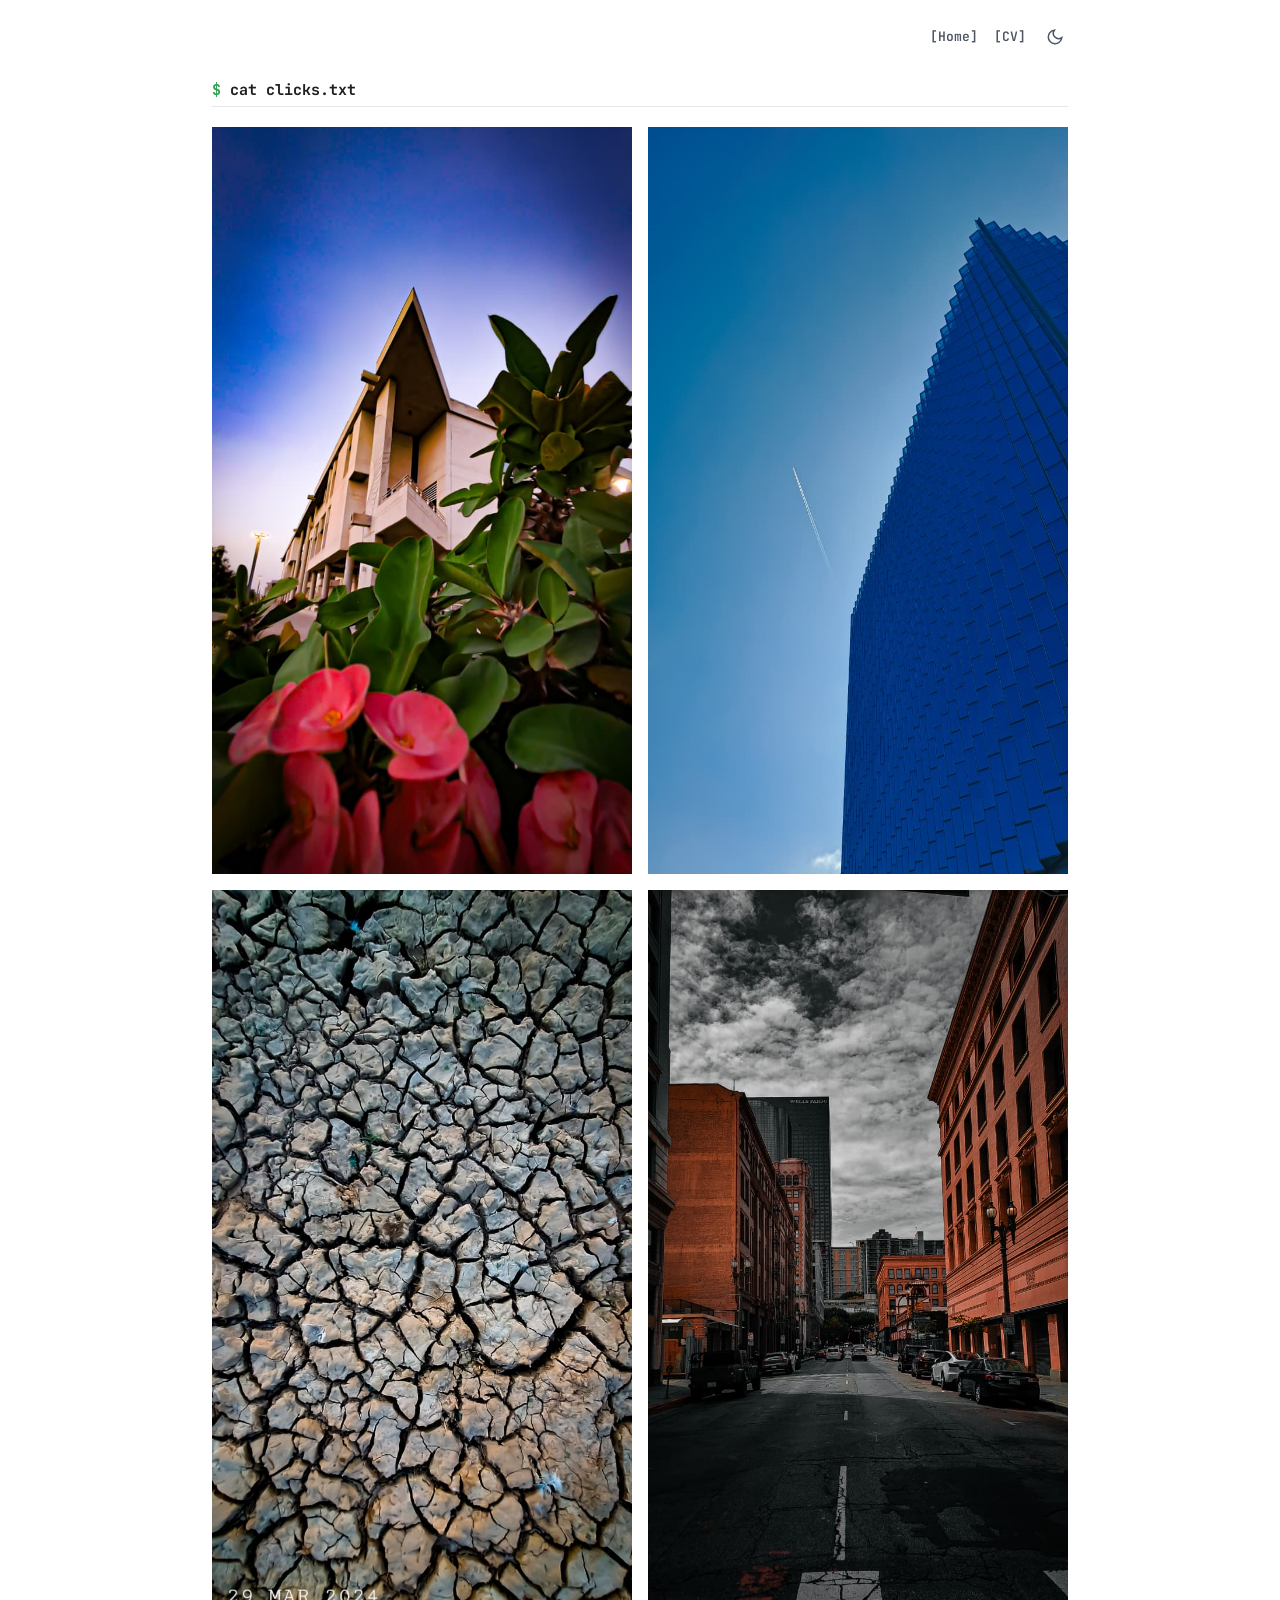
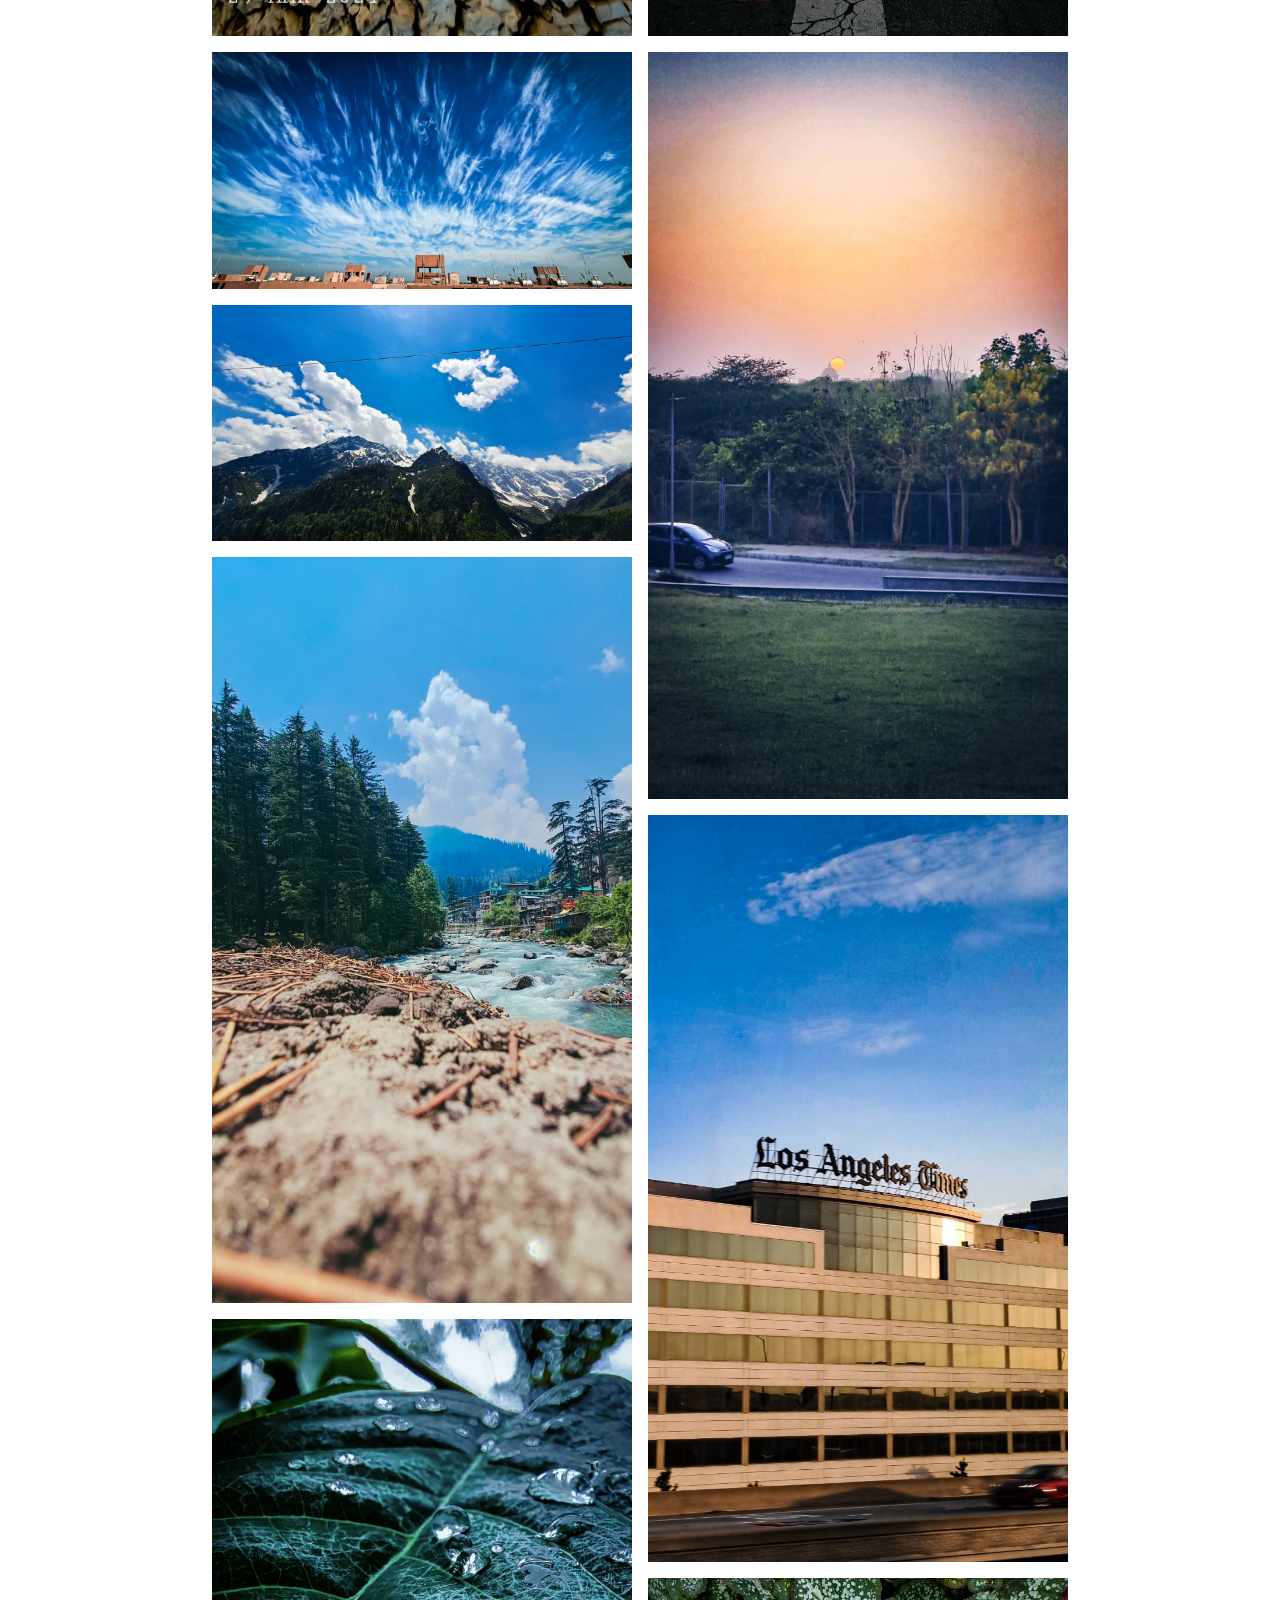
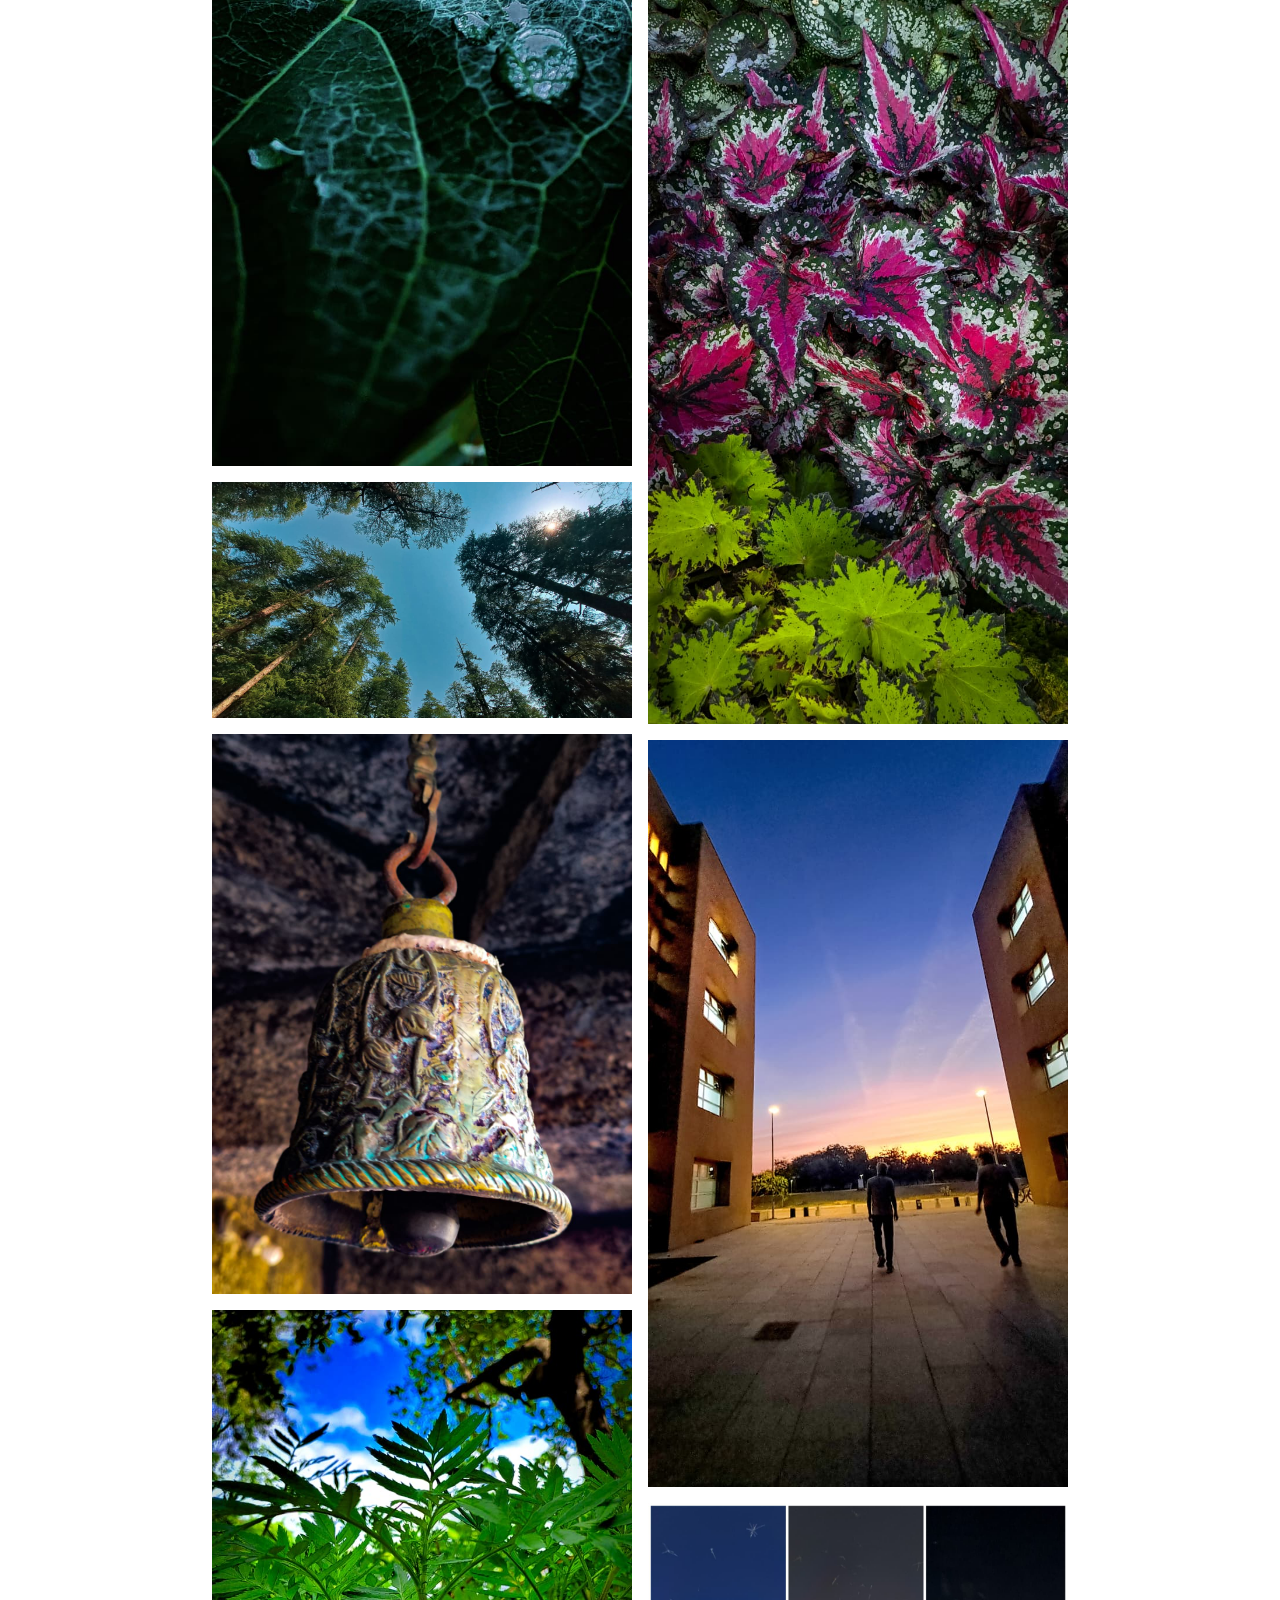
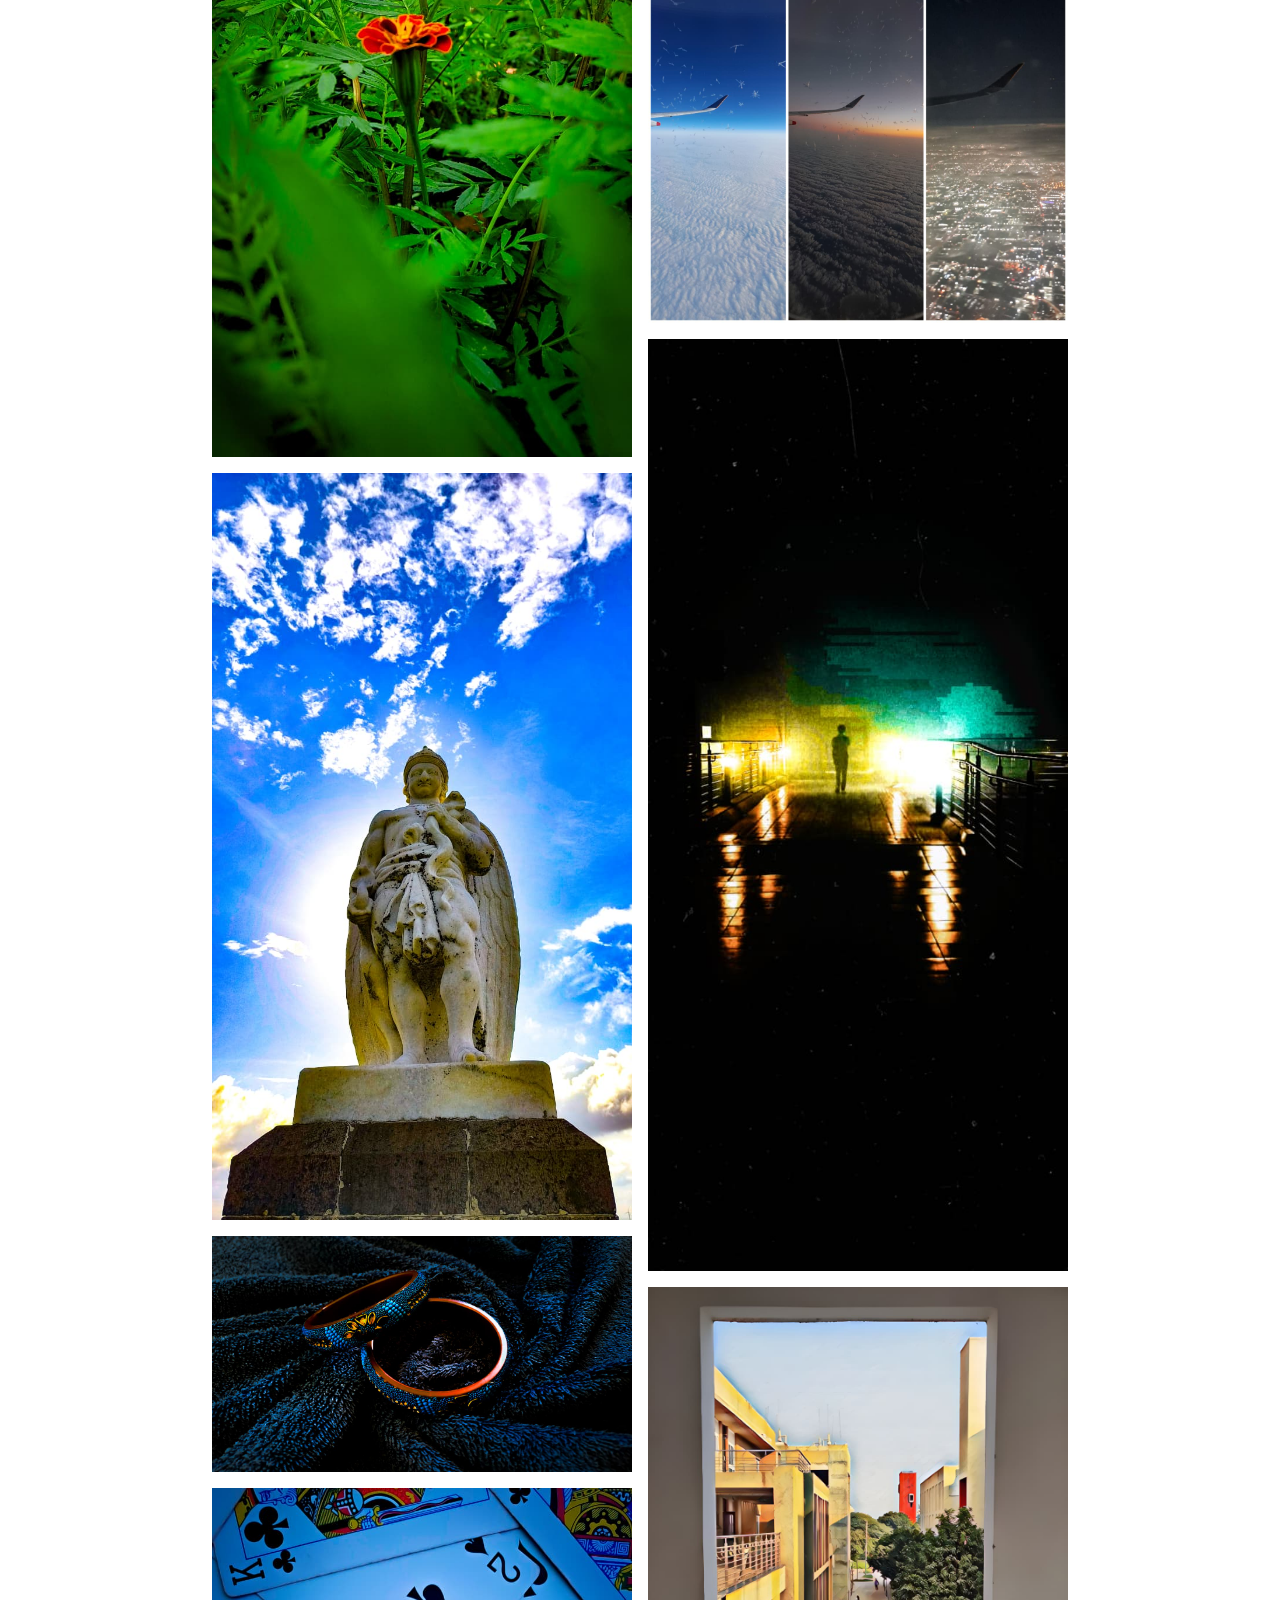
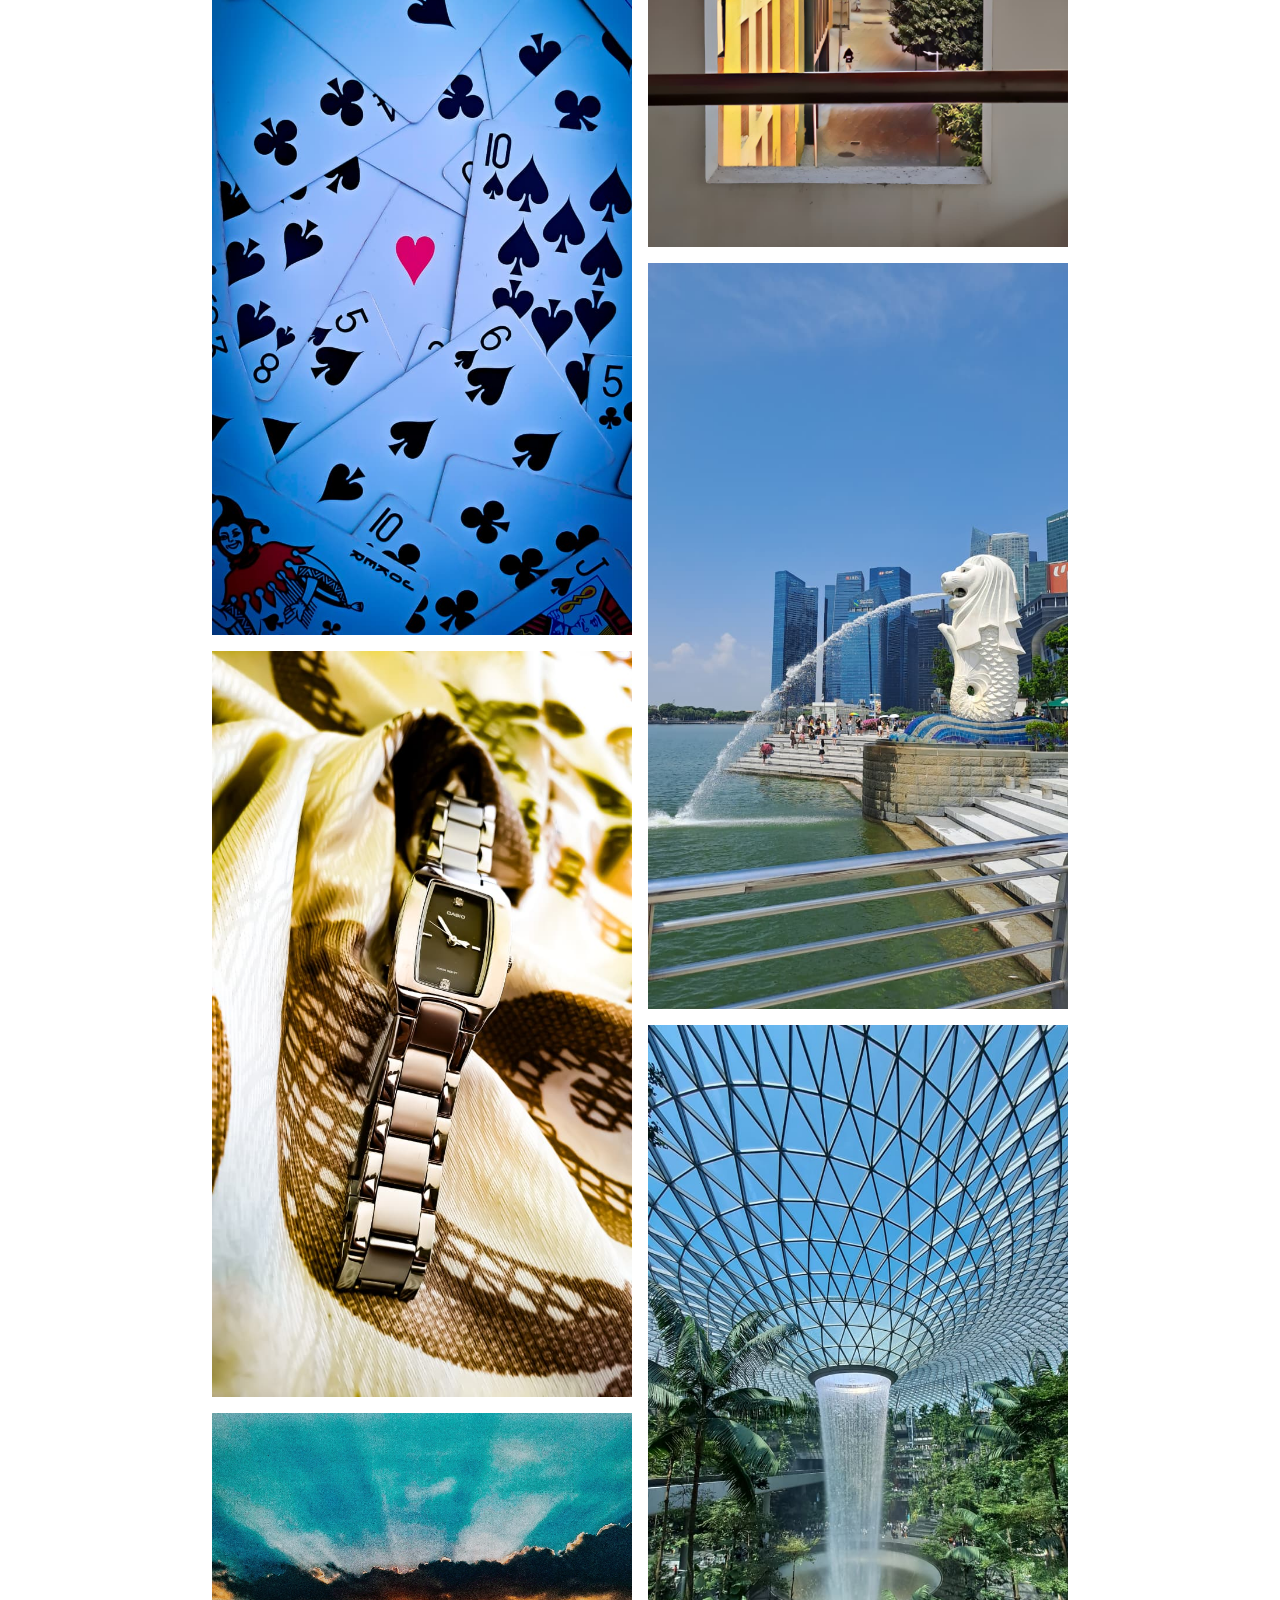
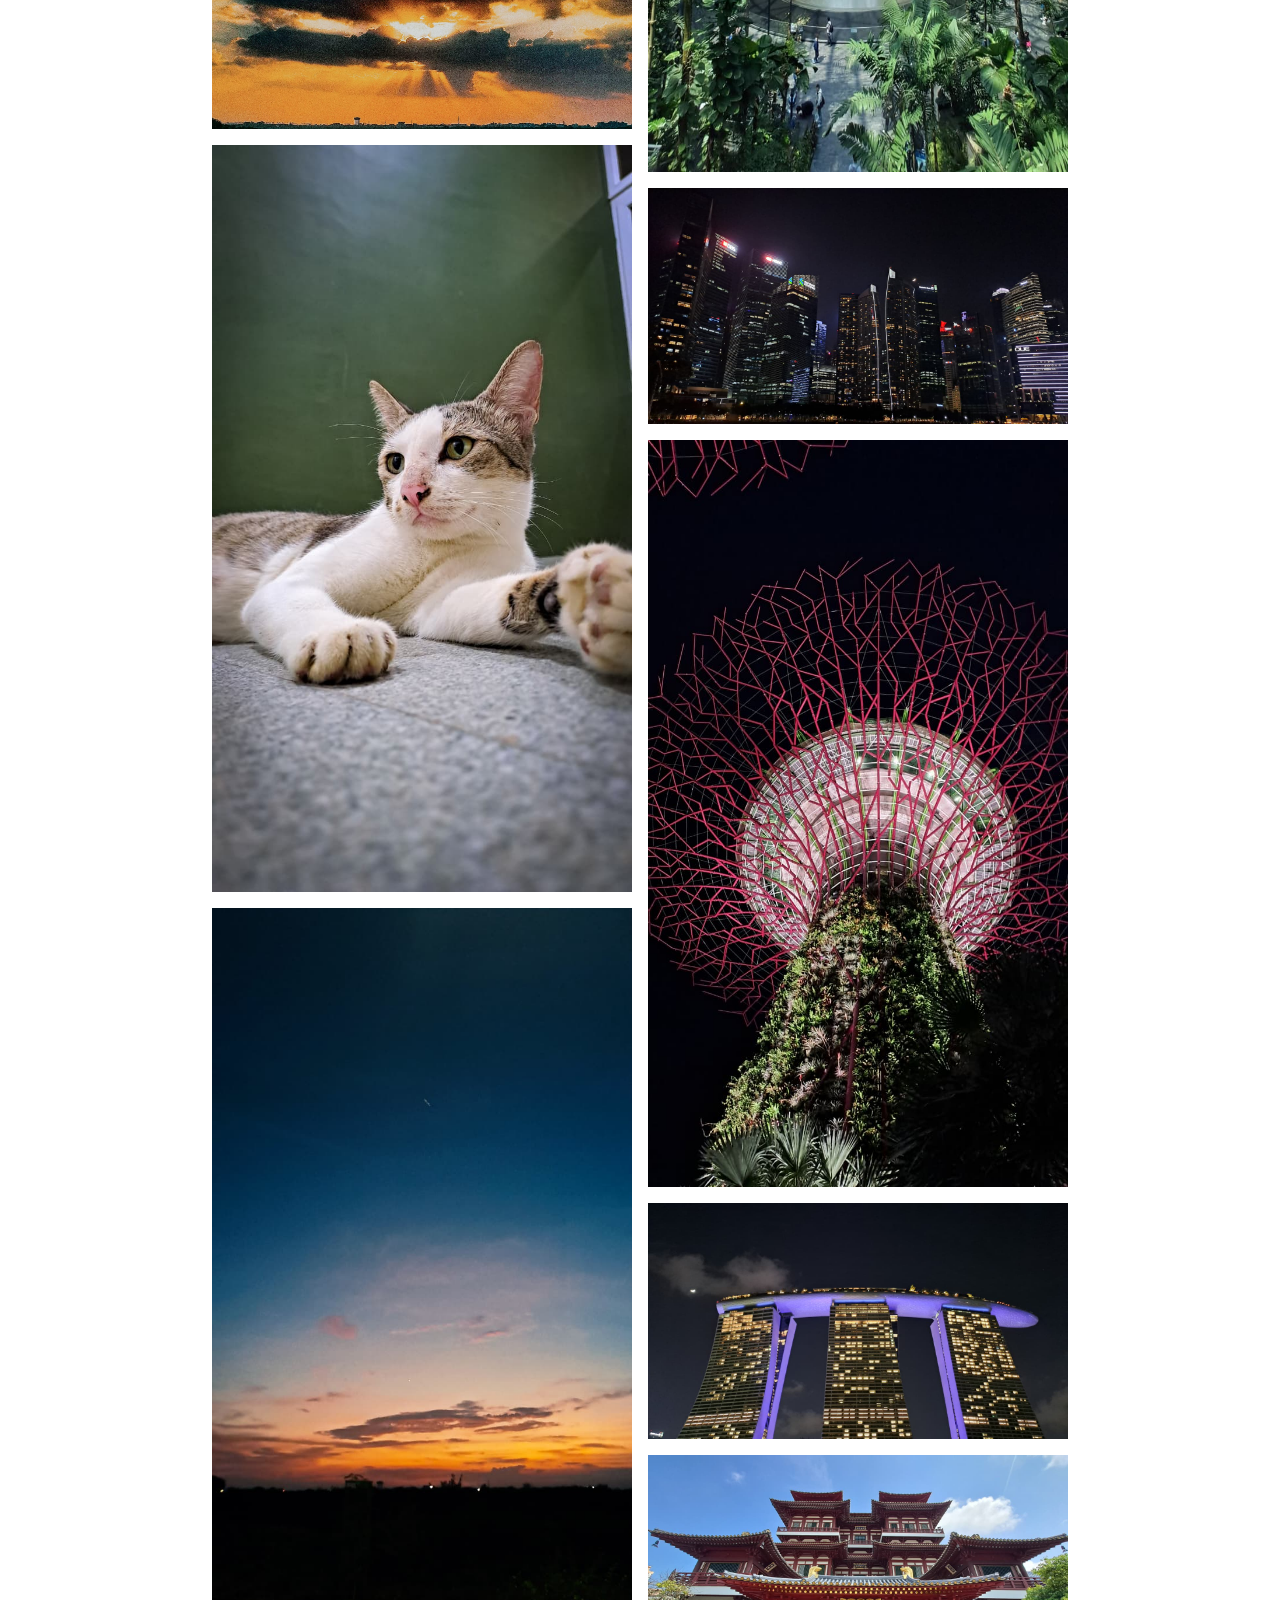
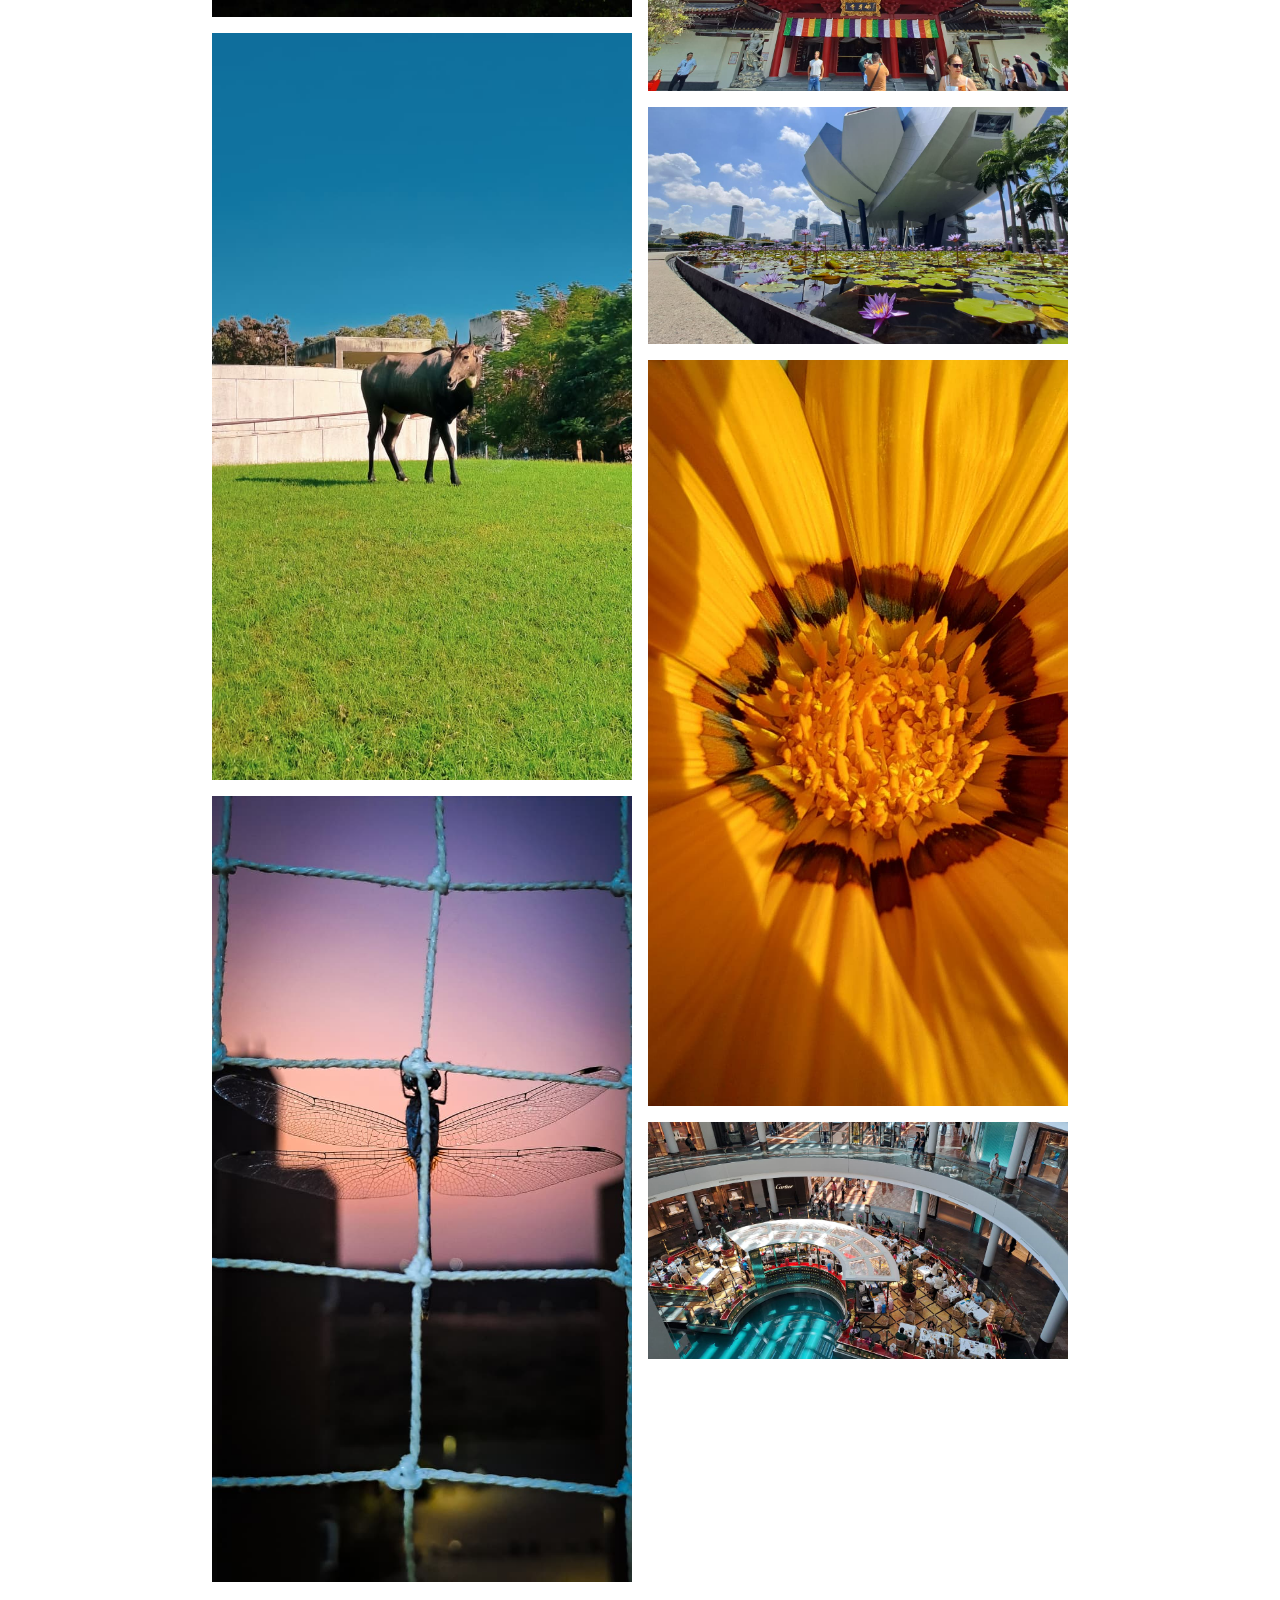
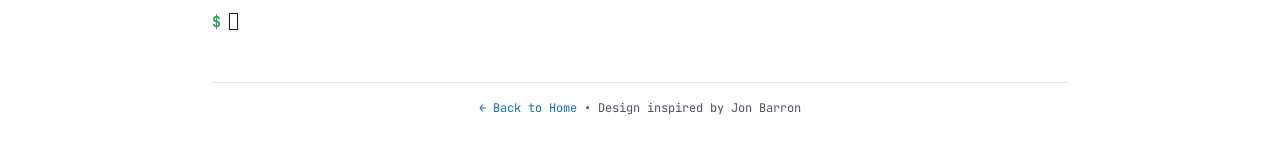
==== clicks.html @ c264c628 "Initial commit of personal academic portfolio" ====
<!DOCTYPE html>
<html lang="en">
<head>
  <meta charset="UTF-8">
  <meta name="viewport" content="width=device-width, initial-scale=1.0">
  <title>Clicks — Aditya Borate</title>
  <meta name="description" content="Mobile photography by Aditya Borate.">
  <link rel="stylesheet" href="styles.css">
</head>
<body>

  <div class="main-wrapper">
    <!-- Header Navigation Actions -->
    <div class="header-actions">
      <a class="header-link" href="index.html">[Home]</a>
      <a class="header-link" href="https://drive.google.com/file/d/1KqMCdCuFKTSWW8DXolCUhb8vnjLhB6Dx/view?usp=sharing" target="_blank">[CV]</a>
      <button id="themeToggle" class="theme-toggle-btn" aria-label="Toggle Dark/Light Mode" title="Toggle theme">
        <svg class="moon-icon" viewBox="0 0 24 24" fill="none" stroke="currentColor" stroke-width="2">
          <path d="M21 12.79A9 9 0 1 1 11.21 3 7 7 0 0 0 21 12.79z"></path>
        </svg>
        <svg class="sun-icon" viewBox="0 0 24 24" fill="none" stroke="currentColor" stroke-width="2">
          <circle cx="12" cy="12" r="5"></circle>
          <line x1="12" y1="1" x2="12" y2="3"></line>
          <line x1="12" y1="21" x2="12" y2="23"></line>
          <line x1="4.22" y1="4.22" x2="5.64" y2="5.64"></line>
          <line x1="18.36" y1="18.36" x2="19.78" y2="19.78"></line>
          <line x1="1" y1="12" x2="3" y2="12"></line>
          <line x1="21" y1="12" x2="23" y2="12"></line>
          <line x1="4.22" y1="19.78" x2="5.64" y2="18.36"></line>
          <line x1="18.36" y1="5.64" x2="19.78" y2="4.22"></line>
        </svg>
      </button>
    </div>

    <!-- Section Heading -->
    <sectionheading>cat clicks.txt</sectionheading>

    <!-- Dynamic Masonry Image Grid -->
    <div class="image-grid" id="clicksGrid">
      <img src="assets/clicks/click_1.jpeg" class="image-grid-item" alt="Click 1" loading="lazy">
      <img src="assets/clicks/click_2.jpeg" class="image-grid-item" alt="Click 2" loading="lazy">
      <img src="assets/clicks/click_3.jpeg" class="image-grid-item" alt="Click 3" loading="lazy">
      <img src="assets/clicks/click_4.jpeg" class="image-grid-item" alt="Click 4" loading="lazy">
      <img src="assets/clicks/click_5.jpeg" class="image-grid-item" alt="Click 5" loading="lazy">
      <img src="assets/clicks/click_6.jpeg" class="image-grid-item" alt="Click 6" loading="lazy">
      <img src="assets/clicks/click_7.jpeg" class="image-grid-item" alt="Click 7" loading="lazy">
      <img src="assets/clicks/click_8.jpeg" class="image-grid-item" alt="Click 8" loading="lazy">
      <img src="assets/clicks/click_9.jpeg" class="image-grid-item" alt="Click 9" loading="lazy">
      <img src="assets/clicks/click_10.jpeg" class="image-grid-item" alt="Click 10" loading="lazy">
      <img src="assets/clicks/click_11.jpeg" class="image-grid-item" alt="Click 11" loading="lazy">
      <img src="assets/clicks/click_12.jpeg" class="image-grid-item" alt="Click 12" loading="lazy">
      <img src="assets/clicks/click_13.jpeg" class="image-grid-item" alt="Click 13" loading="lazy">
      <img src="assets/clicks/click_14.jpeg" class="image-grid-item" alt="Click 14" loading="lazy">
      <img src="assets/clicks/click_15.jpeg" class="image-grid-item" alt="Click 15" loading="lazy">
      <img src="assets/clicks/click_16.jpeg" class="image-grid-item" alt="Click 16" loading="lazy">
      <img src="assets/clicks/click_17.jpeg" class="image-grid-item" alt="Click 17" loading="lazy">
      <img src="assets/clicks/click_18.jpeg" class="image-grid-item" alt="Click 18" loading="lazy">
      <img src="assets/clicks/click_19.jpeg" class="image-grid-item" alt="Click 19" loading="lazy">
      <img src="assets/clicks/click_20.jpeg" class="image-grid-item" alt="Click 20" loading="lazy">
      <img src="assets/clicks/click_21.jpeg" class="image-grid-item" alt="Click 21" loading="lazy">
      <img src="assets/clicks/click_22.jpeg" class="image-grid-item" alt="Click 22" loading="lazy">
      <img src="assets/clicks/click_23.jpeg" class="image-grid-item" alt="Click 23" loading="lazy">
      <img src="assets/clicks/click_24.jpeg" class="image-grid-item" alt="Click 24" loading="lazy">
      <img src="assets/clicks/click_25.jpeg" class="image-grid-item" alt="Click 25" loading="lazy">
      <img src="assets/clicks/click_26.jpeg" class="image-grid-item" alt="Click 26" loading="lazy">
      <img src="assets/clicks/click_27.jpeg" class="image-grid-item" alt="Click 27" loading="lazy">
      <img src="assets/clicks/click_28.jpeg" class="image-grid-item" alt="Click 28" loading="lazy">
      <img src="assets/clicks/click_29.jpeg" class="image-grid-item" alt="Click 29" loading="lazy">
      <img src="assets/clicks/click_30.jpeg" class="image-grid-item" alt="Click 30" loading="lazy">
      <img src="assets/clicks/click_31.jpeg" class="image-grid-item" alt="Click 31" loading="lazy">
      <img src="assets/clicks/click_32.jpeg" class="image-grid-item" alt="Click 32" loading="lazy">
      <img src="assets/clicks/click_33.jpeg" class="image-grid-item" alt="Click 33" loading="lazy">
      <img src="assets/clicks/click_34.jpeg" class="image-grid-item" alt="Click 34" loading="lazy">
      <img src="assets/clicks/click_35.jpeg" class="image-grid-item" alt="Click 35" loading="lazy">
      <img src="assets/clicks/click_36.jpeg" class="image-grid-item" alt="Click 36" loading="lazy">
    </div>

    <div class="term-cursor-line">
      <span class="term-prompt">$</span> <span class="term-cursor"></span>
    </div>

    <!-- Footer -->
    <div class="footer-text">
      <a href="index.html">← Back to Home</a> • Design inspired by Jon Barron
    </div>
  </div>

  <script src="script.js"></script>
</body>
</html>
---- styles.css ----
/* ==========================================================================
   Aditya Borate — Classic Academic Minimalist Stylesheet
   Design Inspiration: Jon Barron, Saurabh Gupta, Deepak Pathak, mvp18.github.io
   ========================================================================== */

@import url('https://fonts.googleapis.com/css2?family=Titillium+Web:ital,wght@0,300;0,400;0,600;0,700;1,400&family=JetBrains+Mono:wght@400;700&family=Lato:wght@400;600;700&display=swap');

:root {
  color-scheme: light;
  --bg-color: #ffffff;
  --surface-color: #ffffff;
  --text-color: #1f1f1f;
  --muted-text-color: #4b5563;
  --link-color: #1772d0;
  --link-hover-color: #fdd663;
  --accent-color: #1d4ed8;
  --highlight-background: #ffffd0;
  --border-color: #e5e7eb;
  --prompt-color: #2da44e;
  --red-link-color: #cb2431;
  --venue-background: rgba(45, 164, 78, 0.12);
  --venue-text-color: #1a7f37;
  --mono-font: 'JetBrains Mono', Consolas, Menlo, monospace;
}

:root.dark-mode {
  color-scheme: dark;
  --bg-color: #0d1117;
  --surface-color: #161b22;
  --text-color: #e6edf3;
  --muted-text-color: #8b949e;
  --link-color: #58a6ff;
  --link-hover-color: #fdd663;
  --accent-color: #79c0ff;
  --highlight-background: rgba(56, 139, 253, 0.15);
  --border-color: #30363d;
  --prompt-color: #3fb950;
  --venue-background: rgba(63, 185, 80, 0.18);
  --venue-text-color: #3fb950;
}

.theme-toggle-btn {
  background: none;
  border: none;
  cursor: pointer;
  padding: 4px;
  color: var(--muted-text-color);
  display: inline-flex;
  align-items: center;
  justify-content: center;
  transition: color 0.15s ease, transform 0.2s ease;
  border-radius: 4px;
  line-height: 1;
}

.theme-toggle-btn:hover {
  color: var(--link-hover-color);
  transform: scale(1.15);
}

.theme-toggle-btn svg {
  width: 18px;
  height: 18px;
}

.theme-toggle-btn .sun-icon {
  display: none;
}

.theme-toggle-btn .moon-icon {
  display: block;
}

:root.dark-mode .theme-toggle-btn .sun-icon {
  display: block;
}

:root.dark-mode .theme-toggle-btn .moon-icon {
  display: none;
}

*, *::before, *::after {
  box-sizing: border-box;
}

html, body {
  background-color: var(--bg-color);
  color: var(--text-color);
  margin: 0;
  padding: 0;
}

body {
  font-family: 'Titillium Web', -apple-system, BlinkMacSystemFont, Verdana, sans-serif;
  font-size: 14.5px;
  line-height: 1.6;
  color: var(--text-color);
  -webkit-font-smoothing: antialiased;
}

a {
  color: var(--link-color);
  text-decoration: none;
  transition: color 0.15s ease;
}

a:hover, a:focus {
  color: var(--link-hover-color);
  text-decoration: underline;
}

/* Typography & Headings */
pageheading {
  font-family: 'Titillium Web', sans-serif;
  font-size: 32px;
  font-weight: 700;
  color: var(--text-color);
  display: block;
  margin-bottom: 4px;
  letter-spacing: -0.01em;
}

heading, sectionheading {
  font-family: var(--mono-font);
  font-size: 15px;
  font-weight: 700;
  color: var(--text-color);
  display: block;
  margin: 28px 0 12px 0;
  padding-bottom: 4px;
  border-bottom: 1px solid var(--border-color);
}

heading::before, sectionheading::before {
  content: "$ ";
  color: var(--prompt-color);
  font-weight: 700;
}

papertitle {
  font-family: 'Lato', sans-serif;
  font-size: 15px;
  font-weight: 700;
  color: var(--accent-color);
}

strong {
  font-weight: 700;
  color: var(--text-color);
}

.term-line {
  font-family: var(--mono-font);
  font-size: 13.5px;
  color: var(--text-color);
}

.term-prompt {
  color: var(--prompt-color);
  font-weight: 700;
}

.term-cursor-line {
  font-family: var(--mono-font);
  font-size: 15px;
  font-weight: 700;
  margin-top: 28px;
  margin-bottom: 12px;
  display: flex;
  align-items: center;
  gap: 8px;
}

.term-cursor {
  display: inline-block;
  width: 9px;
  height: 17px;
  background-color: #ffffff;
  border: 1.5px solid #1f1f1f;
  box-shadow: 0 0 2px rgba(0, 0, 0, 0.2);
  animation: term-blink 1s infinite;
}

:root.dark-mode .term-cursor {
  background-color: #ffffff;
  border: none;
  box-shadow: 0 0 4px rgba(255, 255, 255, 0.6);
}

@keyframes term-blink {
  0%, 49% {
    opacity: 1;
  }
  50%, 100% {
    opacity: 0;
  }
}

.venue-badge {
  display: inline-block;
  font-family: var(--mono-font);
  font-size: 11.5px;
  font-weight: 700;
  color: var(--venue-text-color);
  background-color: var(--venue-background);
  padding: 1px 7px;
  border-radius: 4px;
  line-height: 1.5;
  margin-left: 4px;
}

/* Page Layout Container */
.main-wrapper {
  width: min(92%, 880px);
  margin: 24px auto 48px;
  padding: 0 12px;
}

/* Header Action Row */
.header-actions {
  display: flex;
  justify-content: flex-end;
  align-items: center;
  gap: 16px;
  margin-bottom: 16px;
}

.header-link {
  font-family: var(--mono-font);
  font-size: 13px;
  font-weight: 600;
  color: var(--muted-text-color);
}

/* About / Hero Layout */
.about-grid {
  display: grid;
  grid-template-columns: 1fr 300px;
  gap: 36px;
  align-items: start;
}

.profile-img-wrapper {
  text-align: center;
  margin-top: 70px;
}

.profile-img {
  width: 100%;
  max-width: 290px;
  height: 290px;
  border-radius: 50%;
  object-fit: cover;
  border: 1px solid var(--border-color);
  box-shadow: 0 4px 16px rgba(0, 0, 0, 0.08);
}

.bio-text p {
  margin-bottom: 12px;
  color: var(--text-color);
}

.social-links {
  margin-top: 14px;
  display: flex;
  flex-wrap: wrap;
  gap: 16px;
  align-items: center;
}

.social-link {
  display: inline-flex;
  align-items: center;
  gap: 6px;
  font-size: 13.5px;
  font-weight: 600;
}

.social-link svg {
  width: 16px;
  height: 16px;
}

/* News List */
.news-list {
  list-style: none;
  padding-left: 0;
  margin: 0;
}

.news-item {
  display: flex;
  gap: 12px;
  align-items: baseline;
  margin-bottom: 8px;
  line-height: 1.5;
}

.news-date {
  font-family: var(--mono-font);
  font-size: 12.5px;
  font-weight: 700;
  color: var(--muted-text-color);
  flex-shrink: 0;
  width: 80px;
}

.news-content {
  flex: 1;
}

/* Publications & Projects List */
.project-entry {
  display: grid;
  grid-template-columns: 1fr;
  gap: 6px;
  margin-bottom: 20px;
  padding-bottom: 16px;
  border-bottom: 1px dashed var(--border-color);
}

.project-entry:last-child {
  border-bottom: none;
  padding-bottom: 0;
}

.project-title-line {
  display: flex;
  justify-content: space-between;
  align-items: flex-start;
  width: 100%;
  gap: 16px;
  line-height: 1.4;
}

.project-title-text {
  flex: 1;
}

.project-date {
  font-family: var(--mono-font);
  font-size: 12.5px;
  font-weight: 600;
  color: var(--muted-text-color);
  text-align: right;
  white-space: nowrap;
  flex-shrink: 0;
}

.project-authors {
  font-size: 13.5px;
  color: var(--muted-text-color);
  display: flex;
  align-items: center;
  gap: 8px;
  flex-wrap: wrap;
}

.project-links-inline {
  display: inline-flex;
  gap: 8px;
  font-family: var(--mono-font);
  font-size: 12px;
  font-weight: 700;
}

.project-desc {
  font-size: 13.5px;
  color: var(--text-color);
  margin-top: 2px;
}

/* Simple List Sections */
.simple-list {
  list-style: disc;
  padding-left: 20px;
  margin: 0;
}

.simple-list li {
  margin-bottom: 6px;
}

/* Image Showcase Grid (Designs & Clicks) — Dynamic Masonry Layout */
.image-grid {
  columns: 3 280px;
  column-gap: 16px;
  margin-top: 20px;
  margin-bottom: 28px;
}

.image-grid-item {
  width: 100%;
  height: auto;
  display: block;
  margin-bottom: 16px;
  border-radius: 0;
  border: none;
  box-shadow: none;
  break-inside: avoid;
  transition: opacity 0.2s ease;
}

.image-grid-item:hover {
  opacity: 0.88;
}

/* Footer */
.footer-text {
  margin-top: 48px;
  padding-top: 16px;
  border-top: 1px solid var(--border-color);
  font-size: 12px;
  color: var(--muted-text-color);
  text-align: center;
  font-family: var(--mono-font);
}



/* Mobile Responsive */
@media (max-width: 680px) {
  .about-grid {
    grid-template-columns: 1fr;
  }

  .profile-img-wrapper {
    order: -1;
    text-align: center;
    margin-top: 0;
  }

  .profile-img {
    max-width: 220px;
    height: 220px;
  }

  .news-item {
    flex-direction: column;
    gap: 2px;
  }

  .news-date {
    width: auto;
  }
}
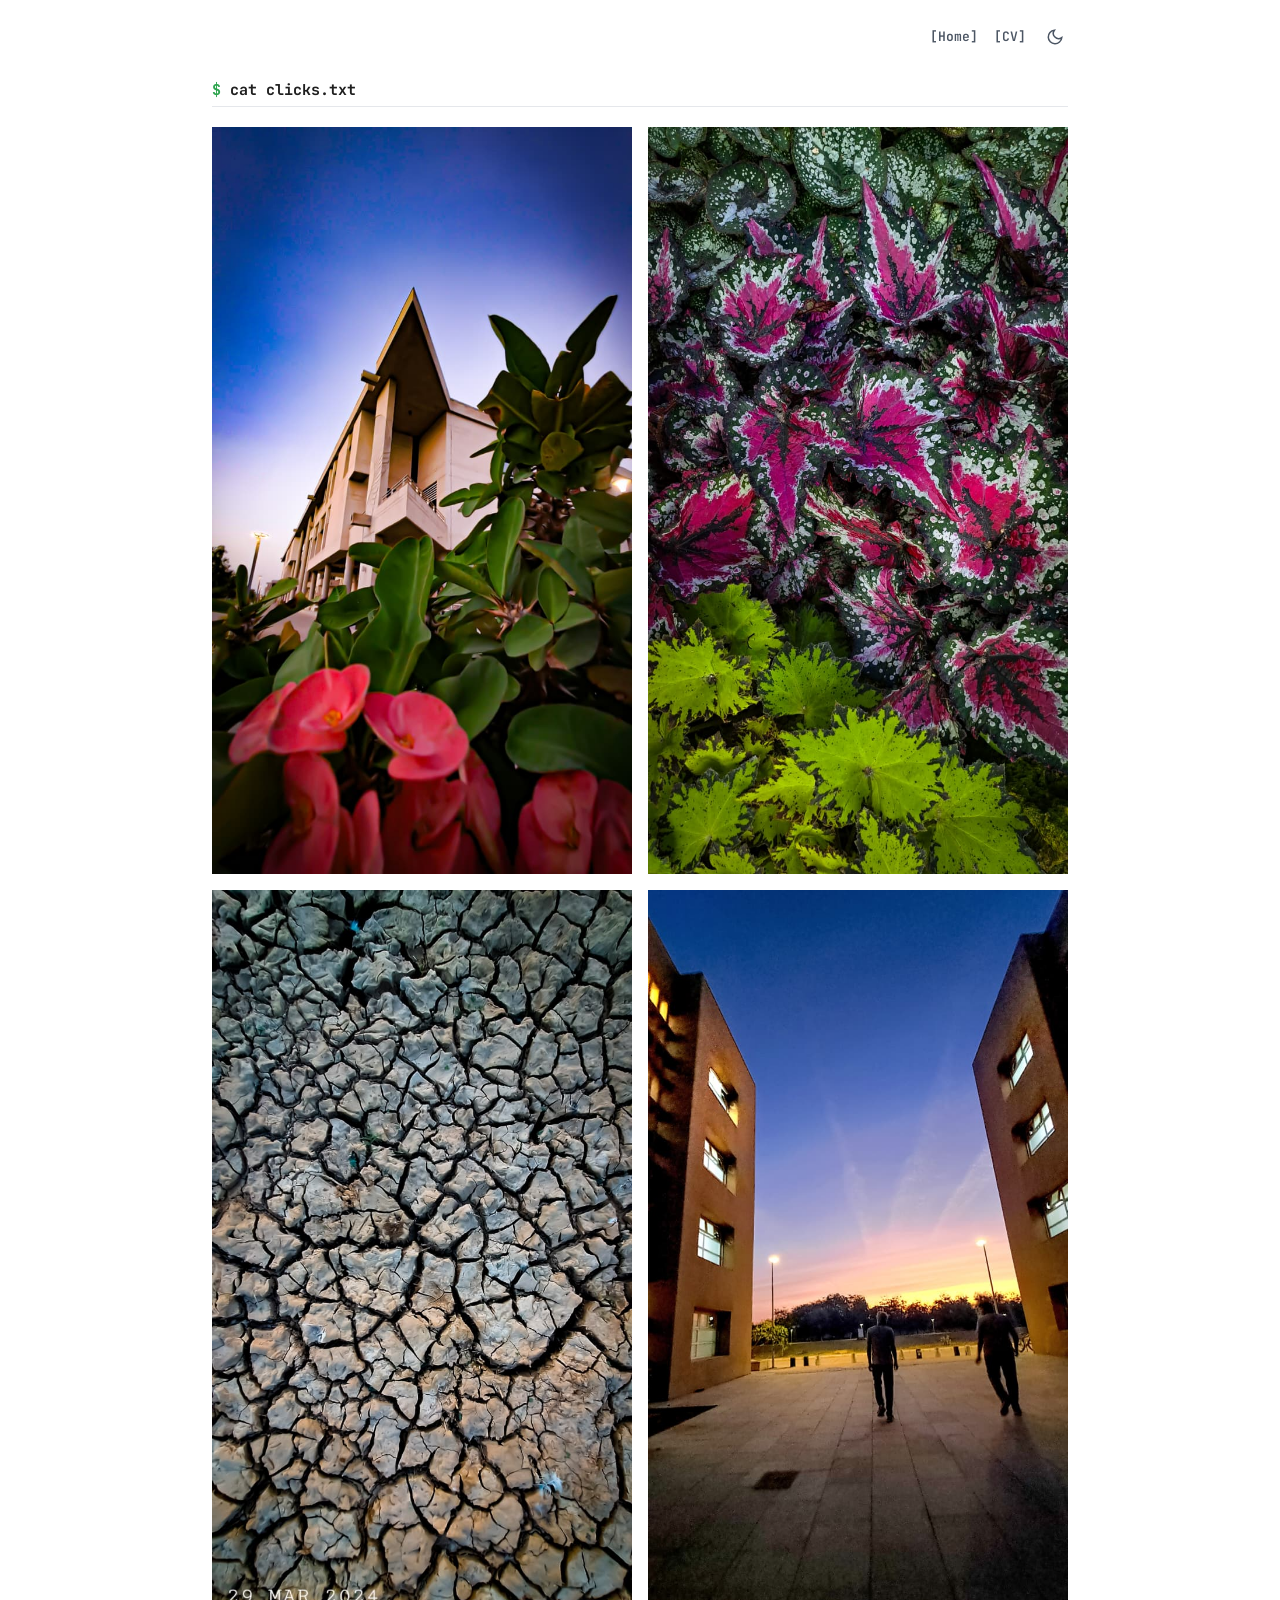
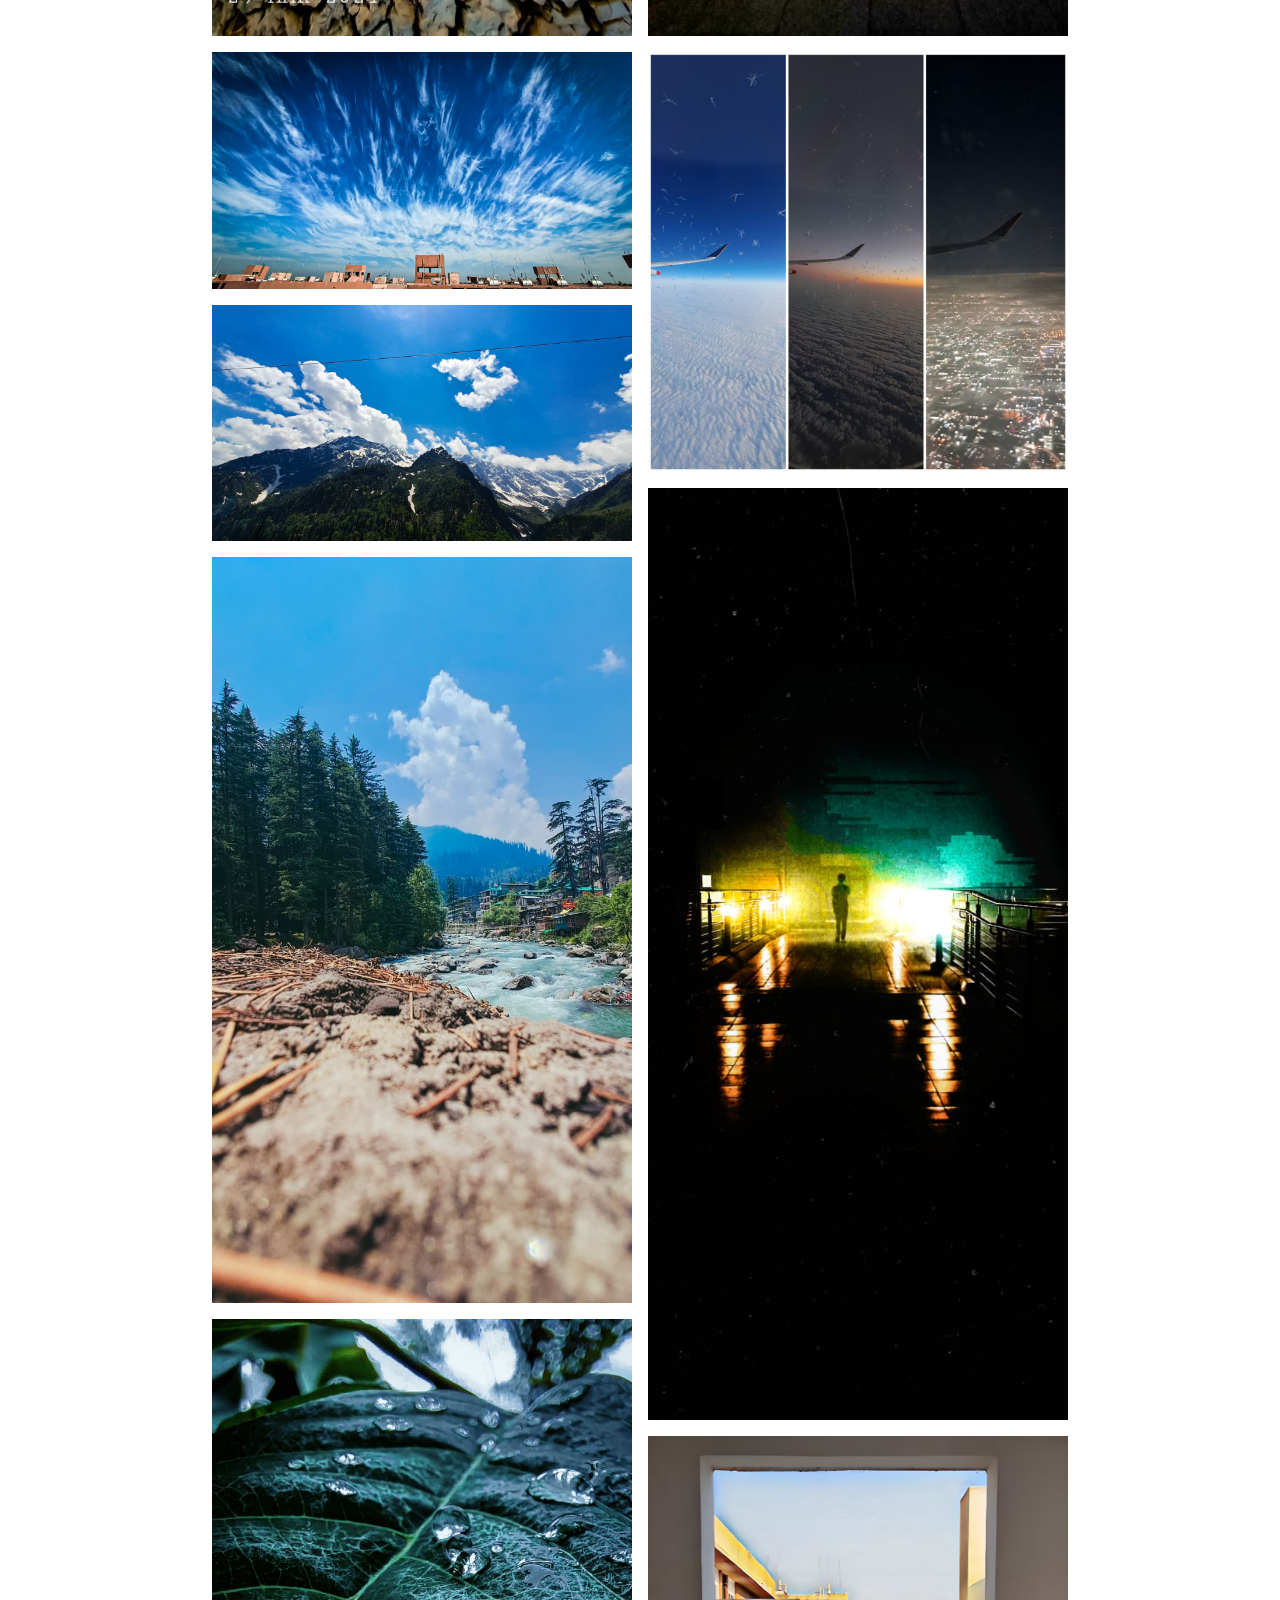
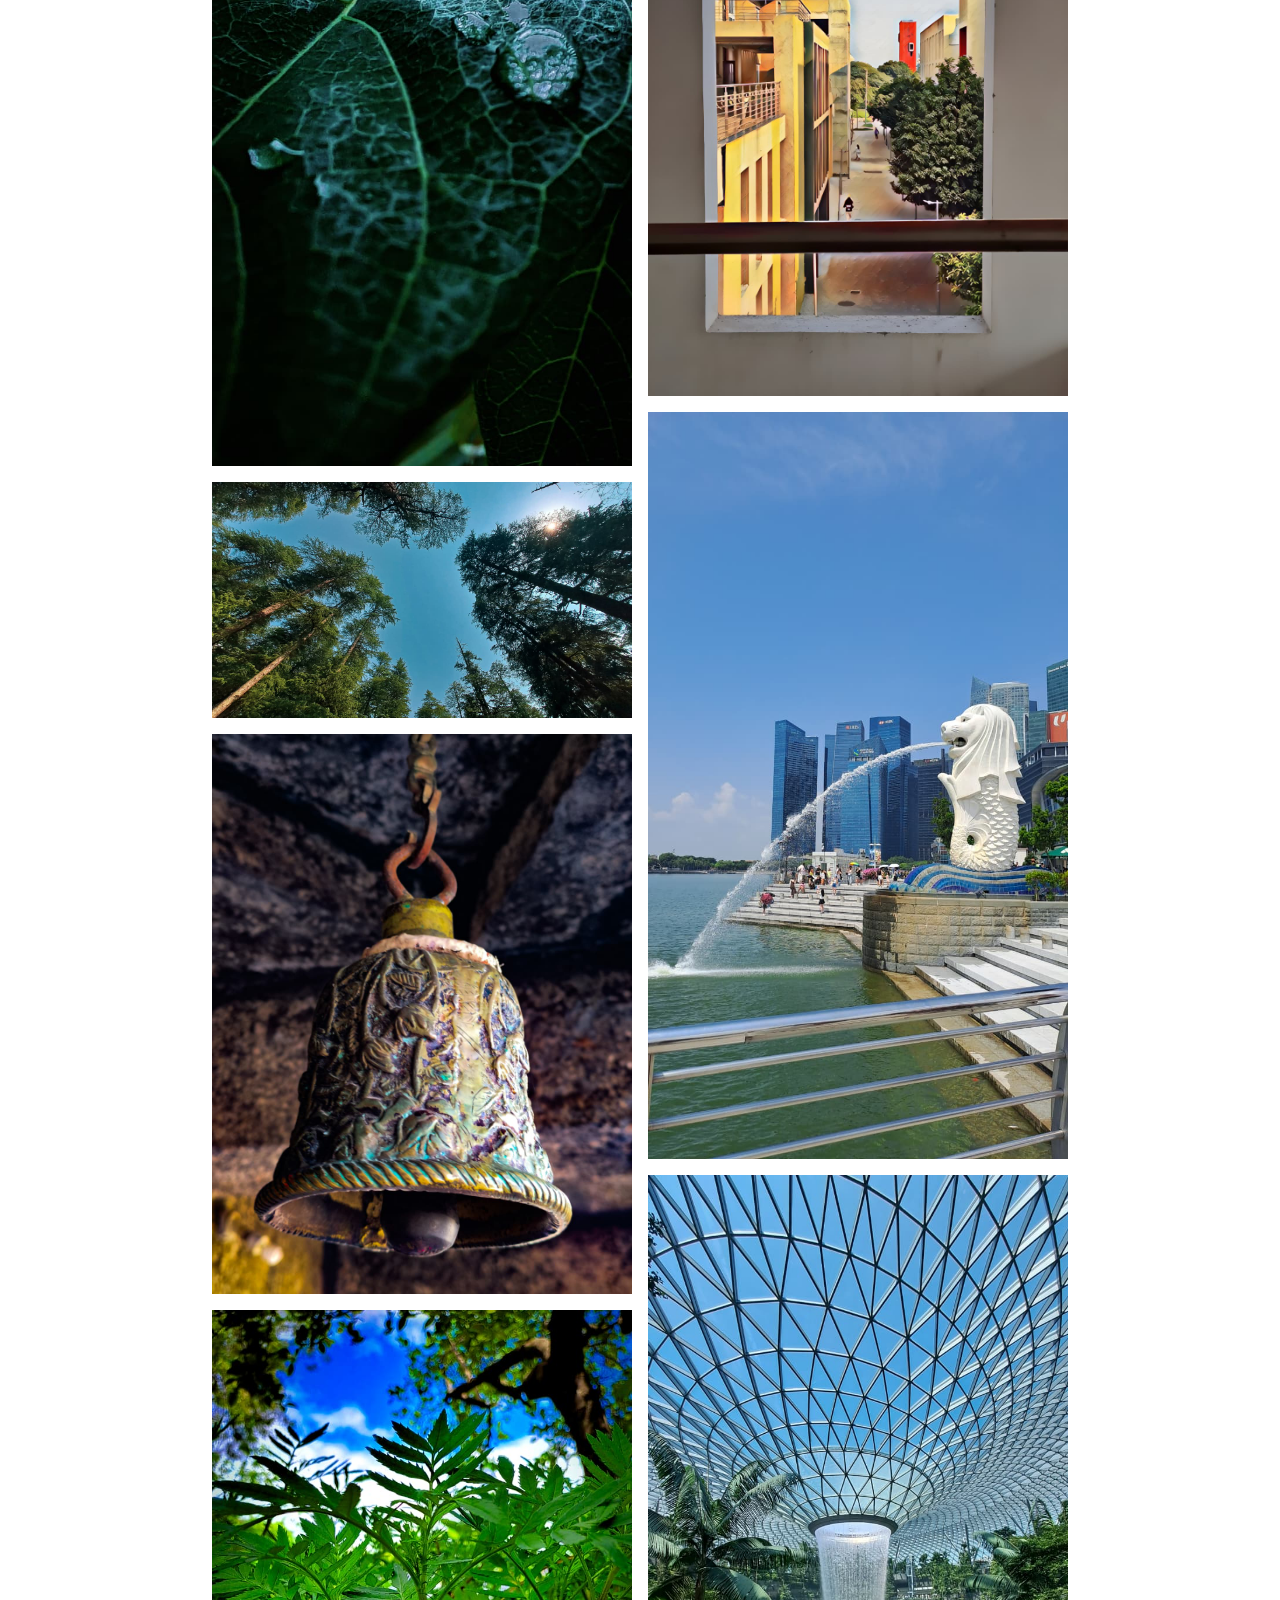
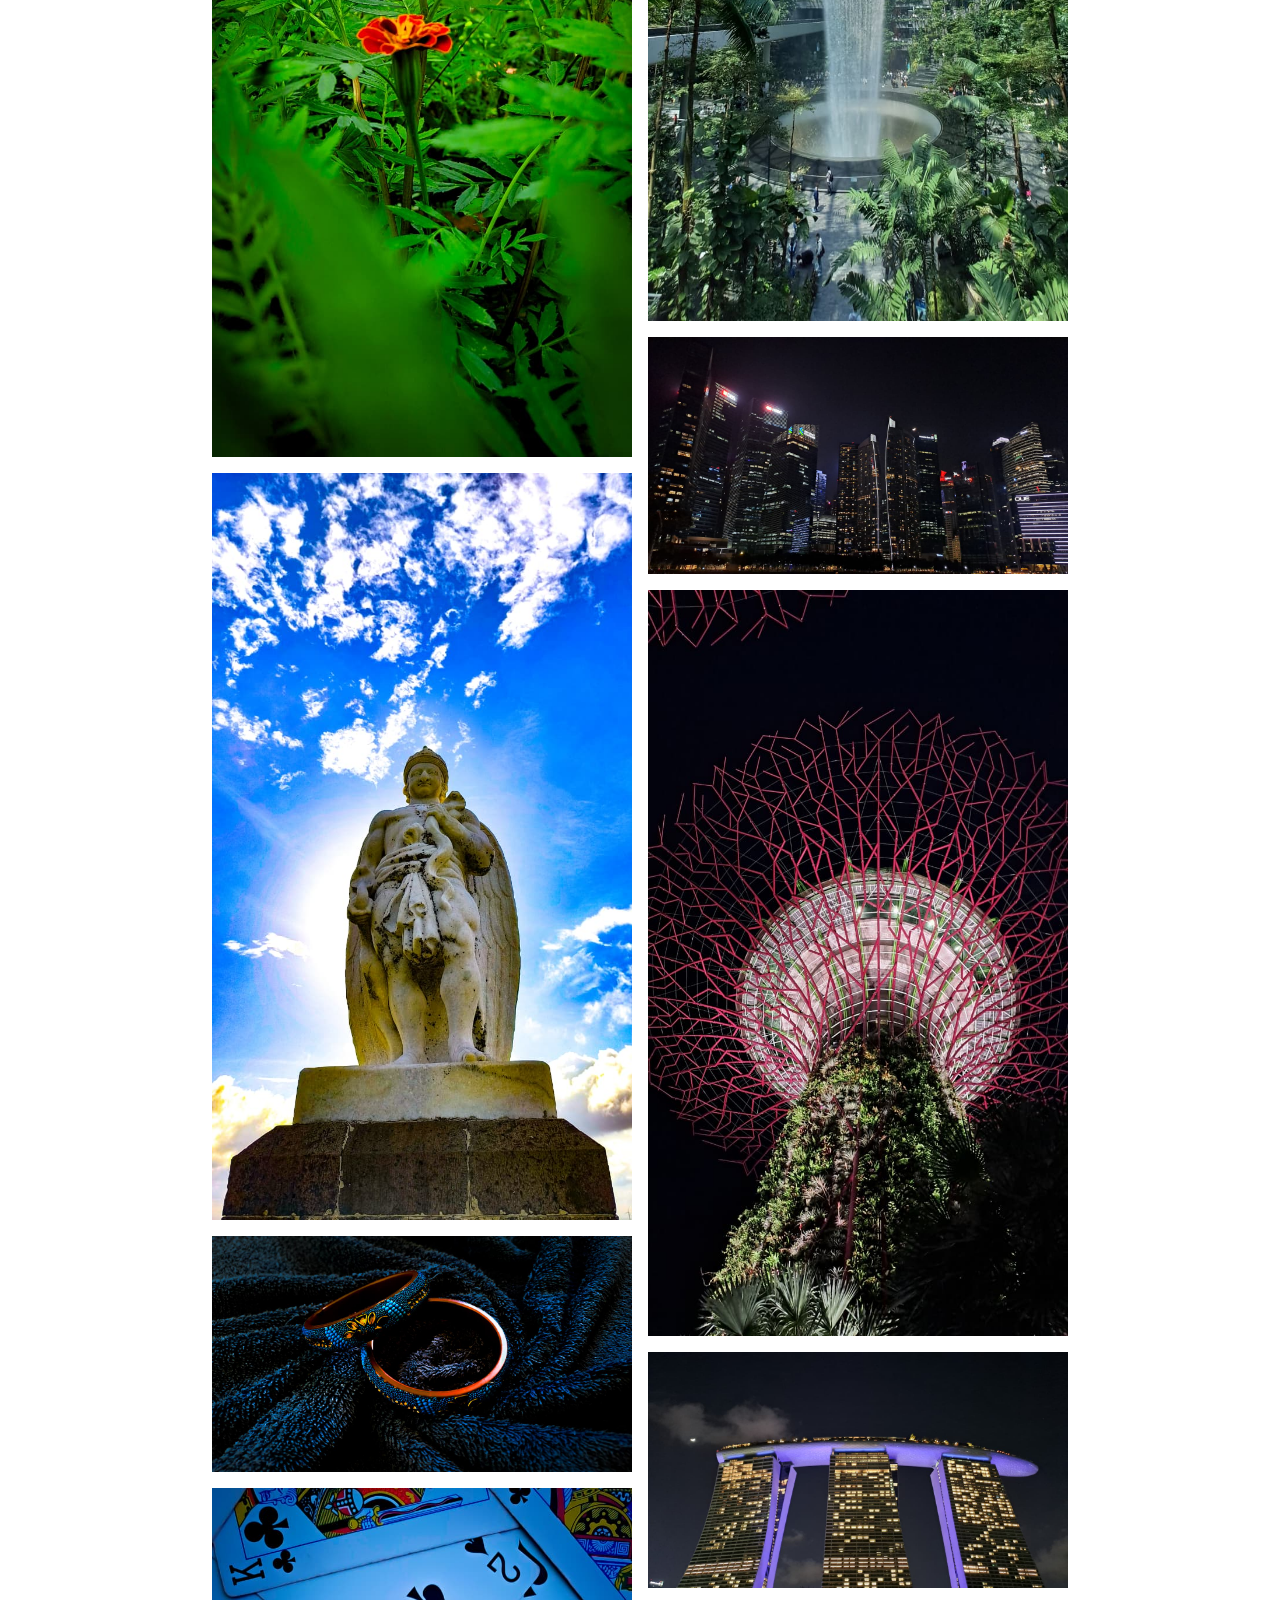
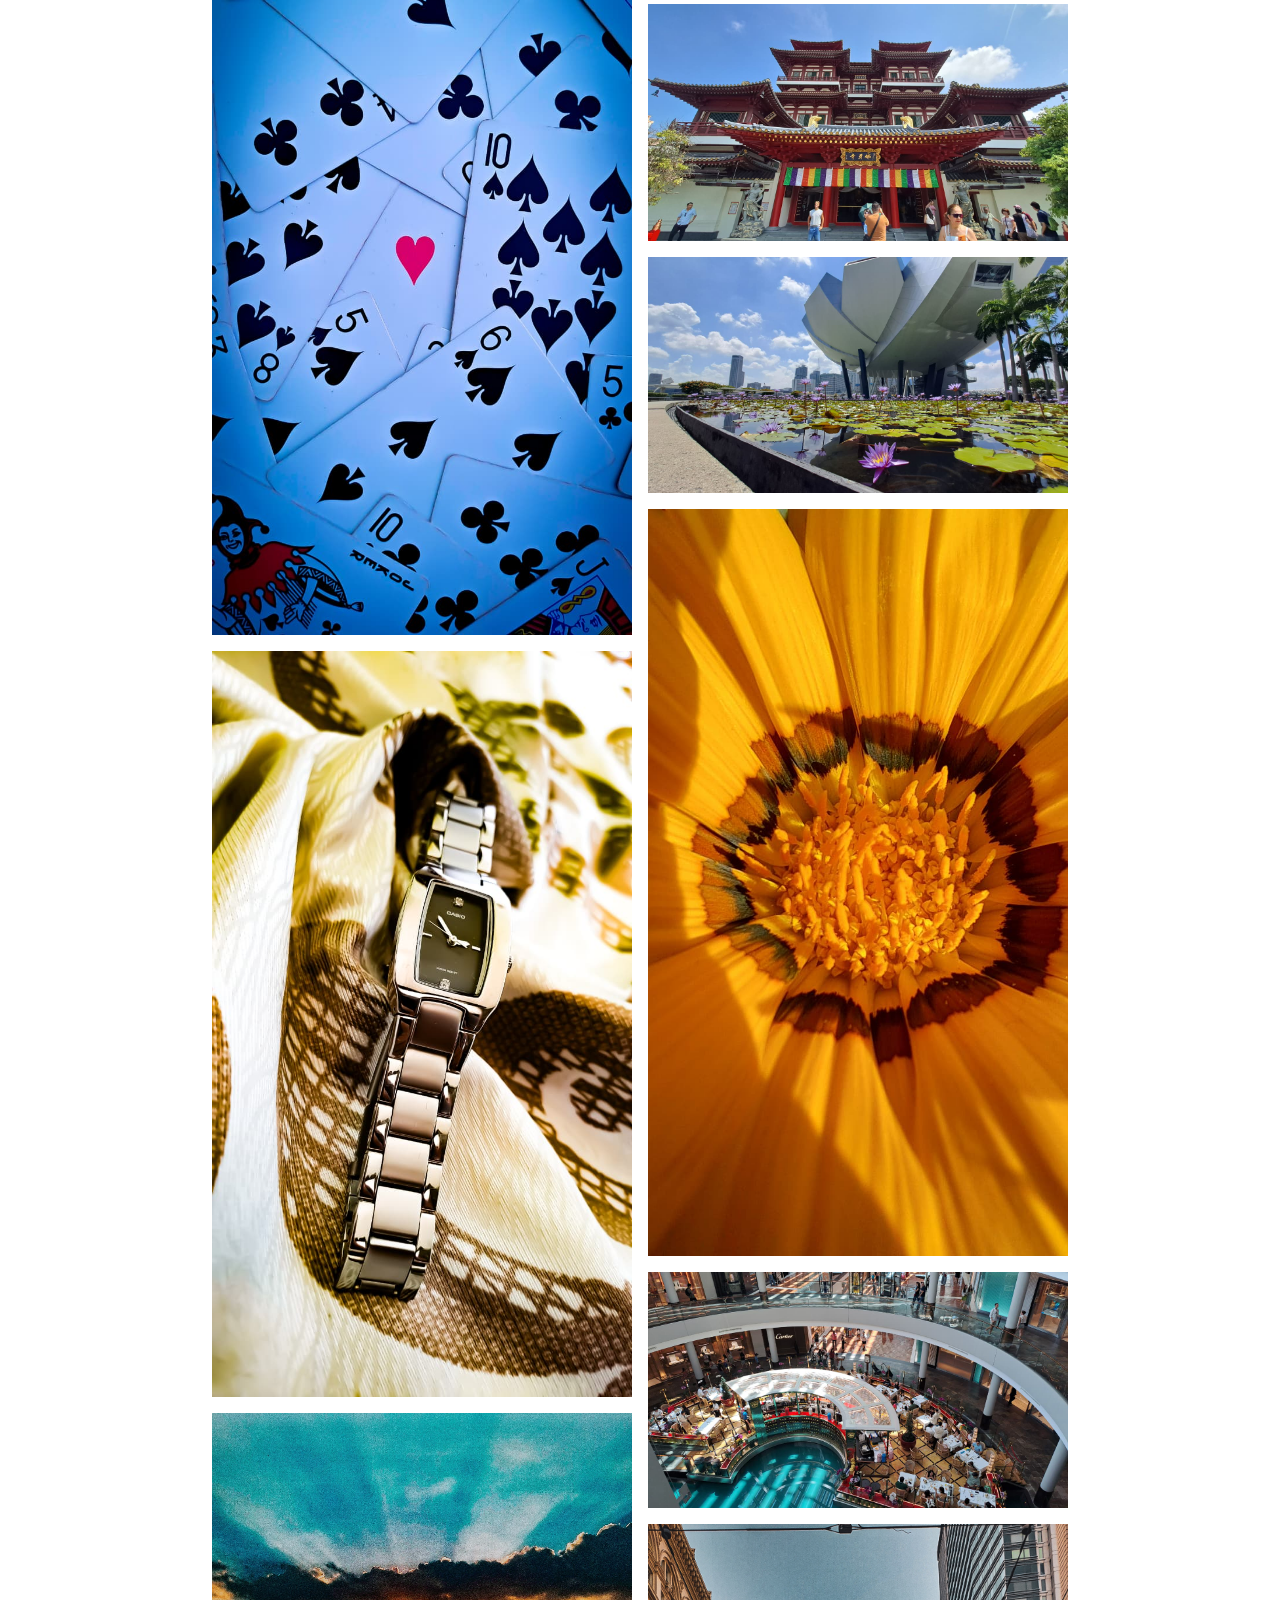
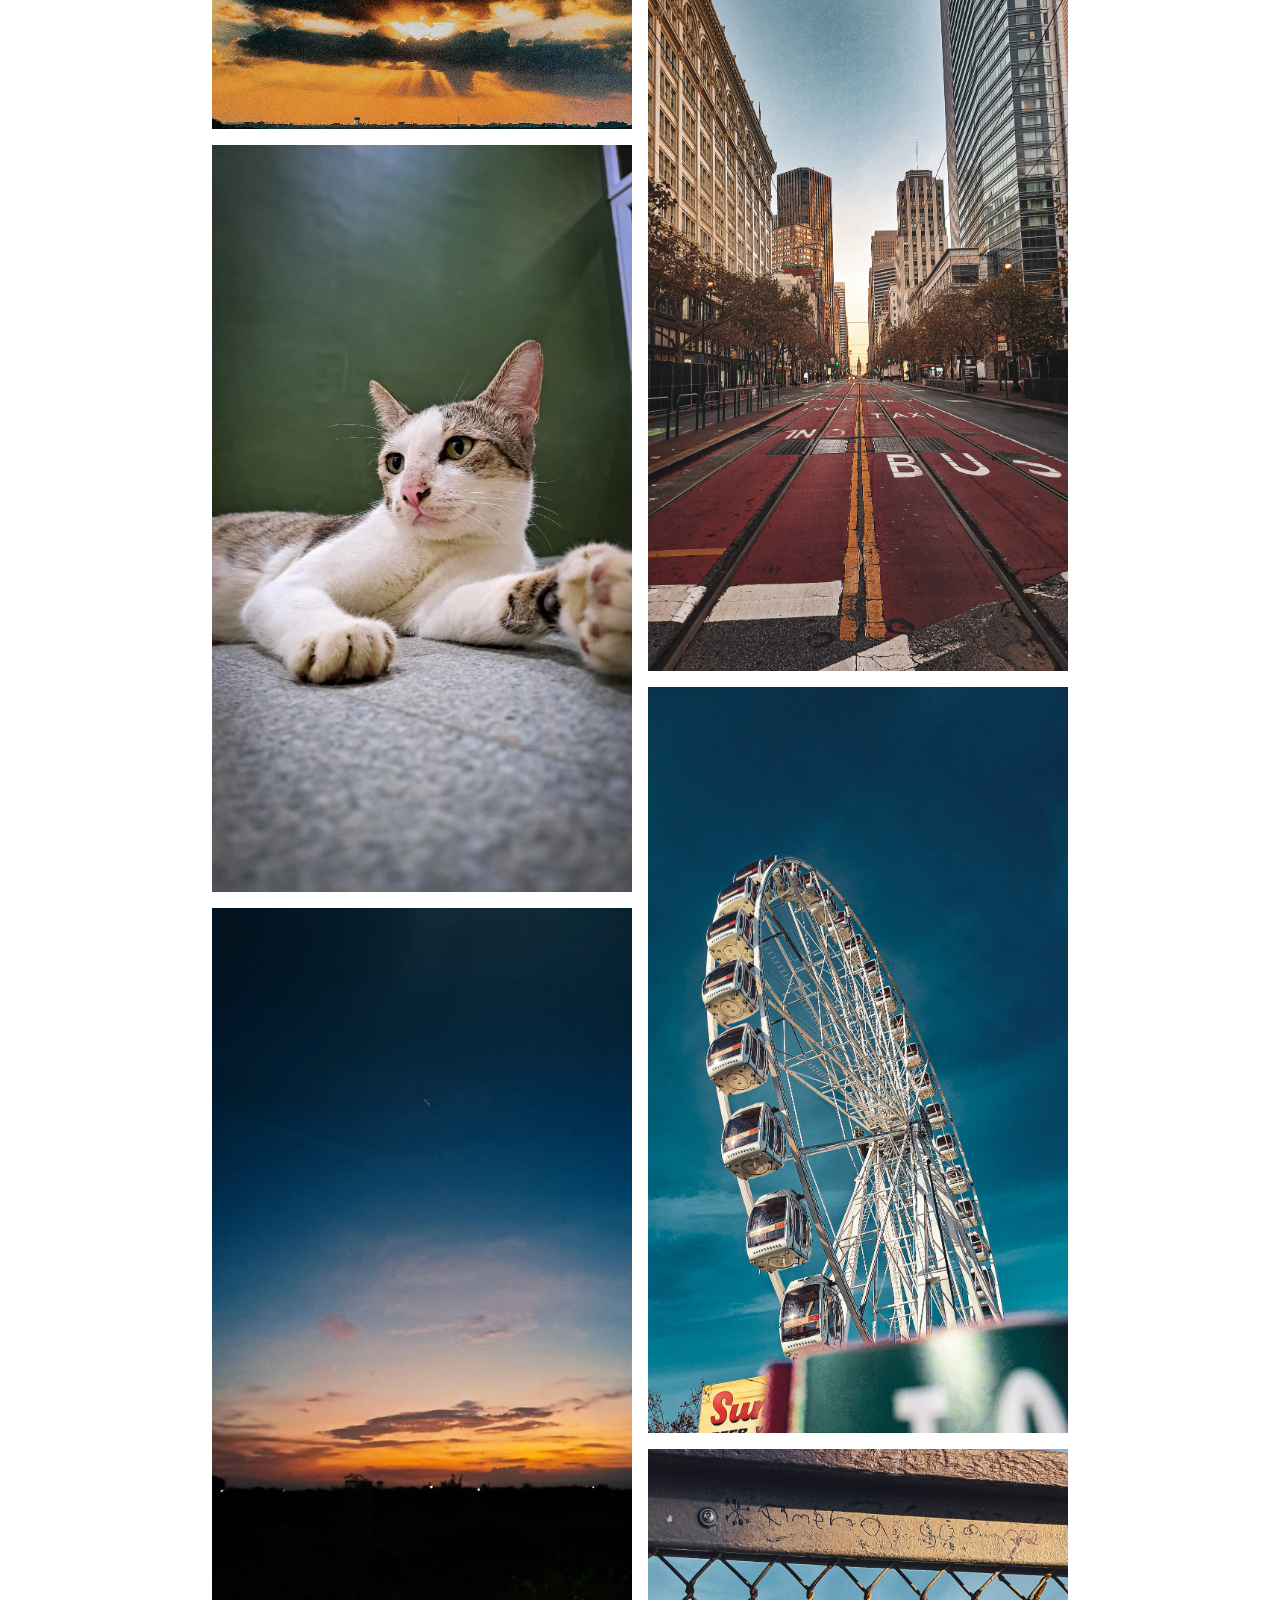
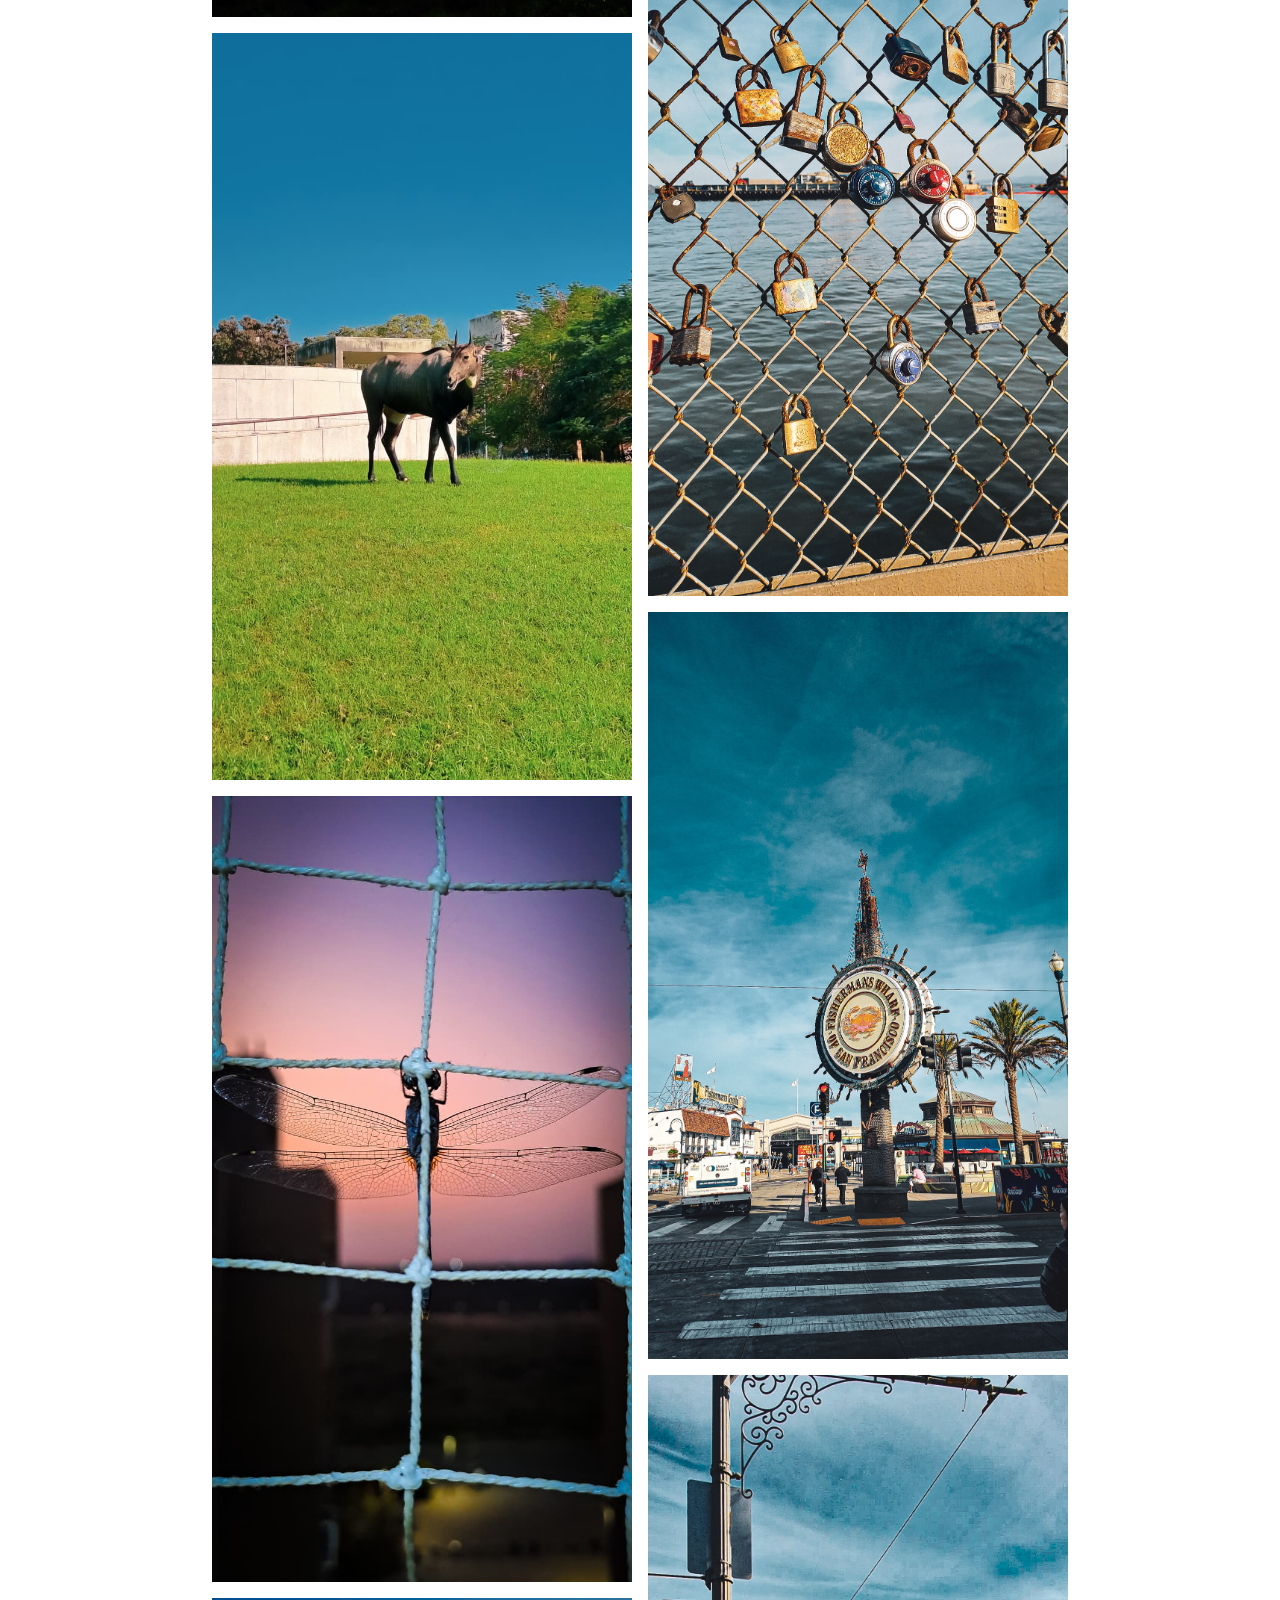
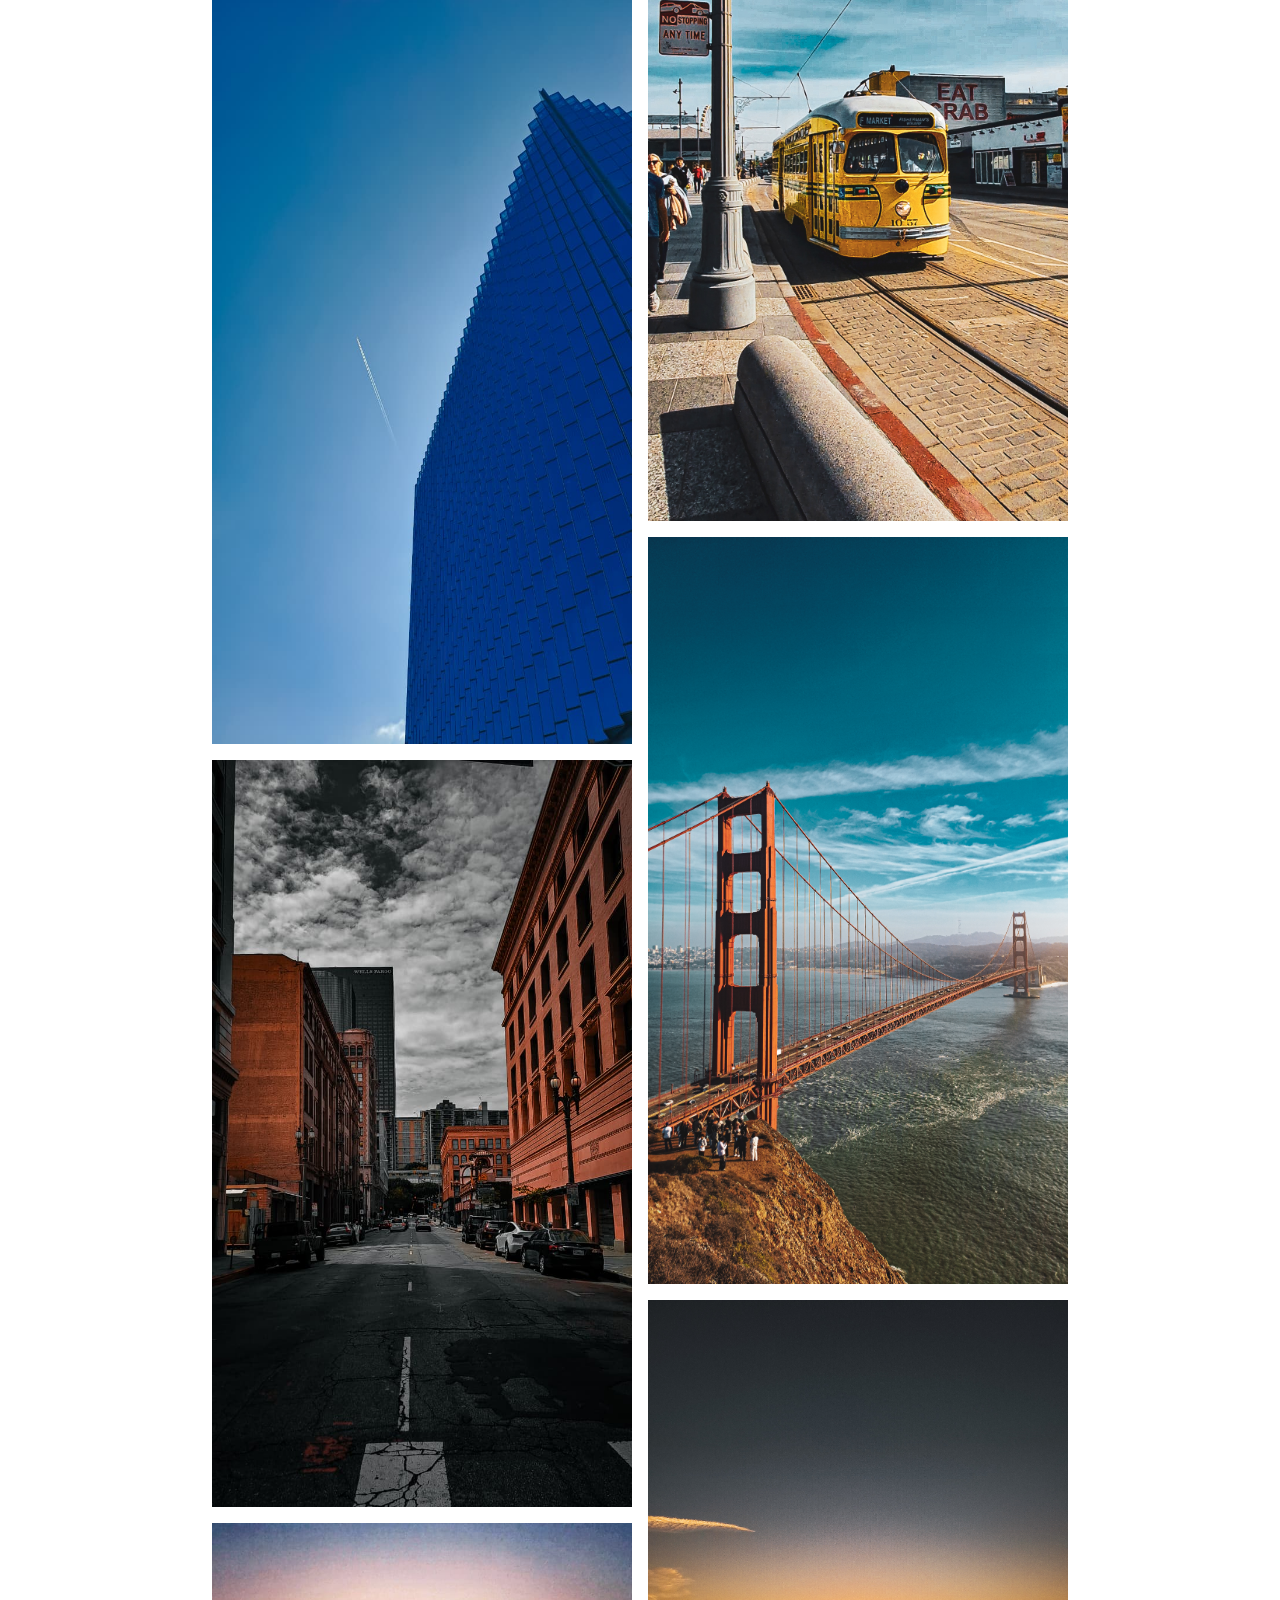
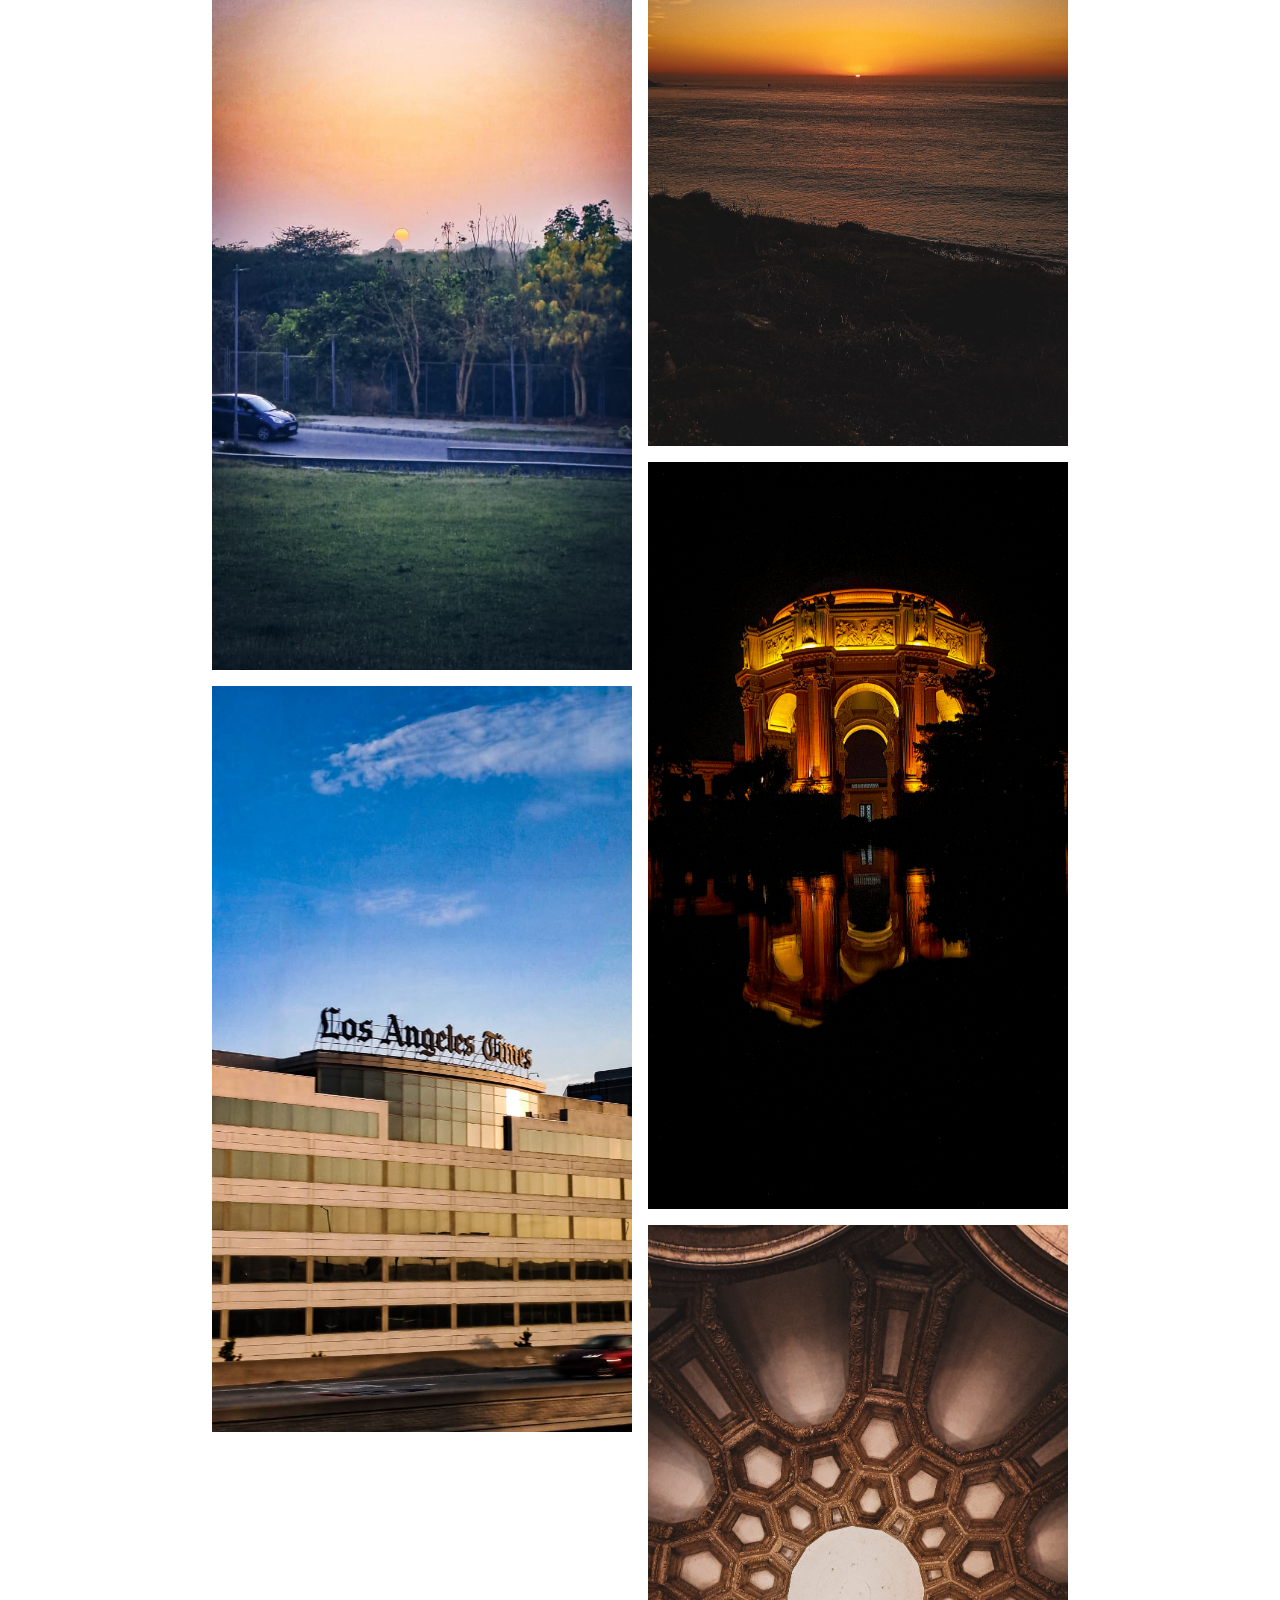
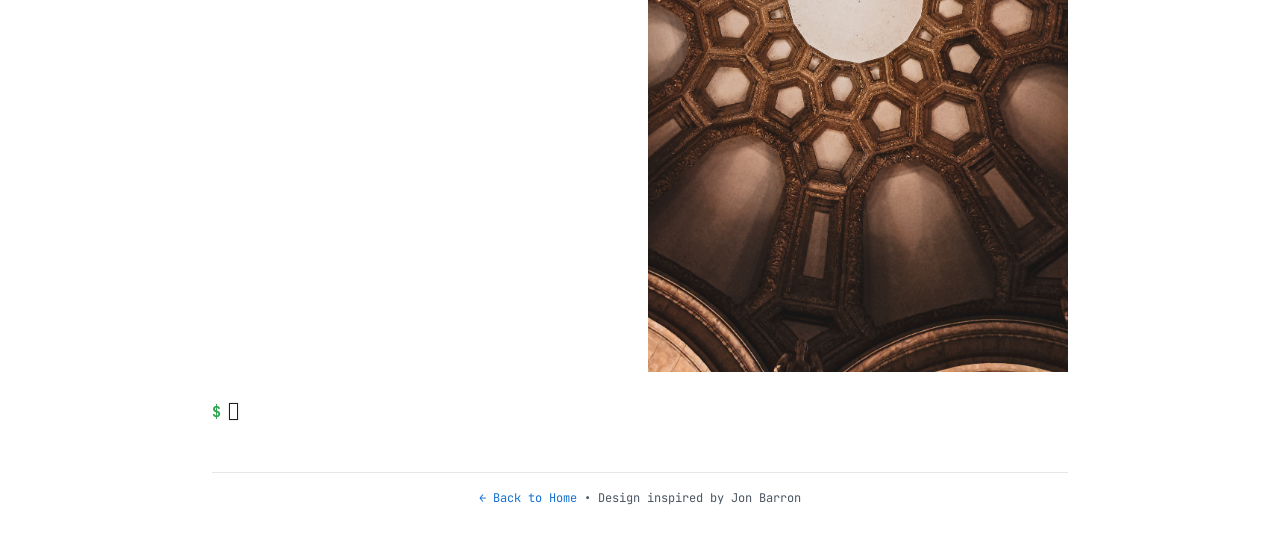
==== commit f143dd67: "Homepage cleaning and new photos" ====
--- a/clicks.html
+++ b/clicks.html
@@ -3,9 +3,19 @@
 <head>
   <meta charset="UTF-8">
   <meta name="viewport" content="width=device-width, initial-scale=1.0">
-  <title>Clicks — Aditya Borate</title>
-  <meta name="description" content="Mobile photography by Aditya Borate.">
+
+  <!-- Primary SEO -->
+  <title>Clicks — Mobile Photography by Aditya Borate</title>
+  <meta name="description" content="A gallery of mobile photography by Aditya Borate, AI researcher at IIT Gandhinagar and Caltech. Candid shots, landscapes, and street photography.">
+  <meta name="author" content="Aditya Borate">
+  <link rel="canonical" href="https://adi776borate.github.io/clicks.html">
+
+
+  <!-- Robots -->
+  <meta name="robots" content="index, follow">
+
   <link rel="stylesheet" href="styles.css">
+  <script data-goatcounter="https://adi776borate.goatcounter.com/count" async src="//gc.zgo.at/count.js"></script>
 </head>
 <body>
 
@@ -73,6 +83,15 @@
       <img src="assets/clicks/click_34.jpeg" class="image-grid-item" alt="Click 34" loading="lazy">
       <img src="assets/clicks/click_35.jpeg" class="image-grid-item" alt="Click 35" loading="lazy">
       <img src="assets/clicks/click_36.jpeg" class="image-grid-item" alt="Click 36" loading="lazy">
+      <img src="assets/clicks/click_37.jpeg" class="image-grid-item" alt="Click 37" loading="lazy">
+      <img src="assets/clicks/click_38.jpeg" class="image-grid-item" alt="Click 38" loading="lazy">
+      <img src="assets/clicks/click_39.jpeg" class="image-grid-item" alt="Click 39" loading="lazy">
+      <img src="assets/clicks/click_40.jpeg" class="image-grid-item" alt="Click 40" loading="lazy">
+      <img src="assets/clicks/click_41.jpeg" class="image-grid-item" alt="Click 41" loading="lazy">
+      <img src="assets/clicks/click_42.jpeg" class="image-grid-item" alt="Click 42" loading="lazy">
+      <img src="assets/clicks/click_43.jpeg" class="image-grid-item" alt="Click 43" loading="lazy">
+      <img src="assets/clicks/click_44.jpeg" class="image-grid-item" alt="Click 44" loading="lazy">
+      <img src="assets/clicks/click_45.jpeg" class="image-grid-item" alt="Click 45" loading="lazy">
     </div>
 
     <div class="term-cursor-line">
